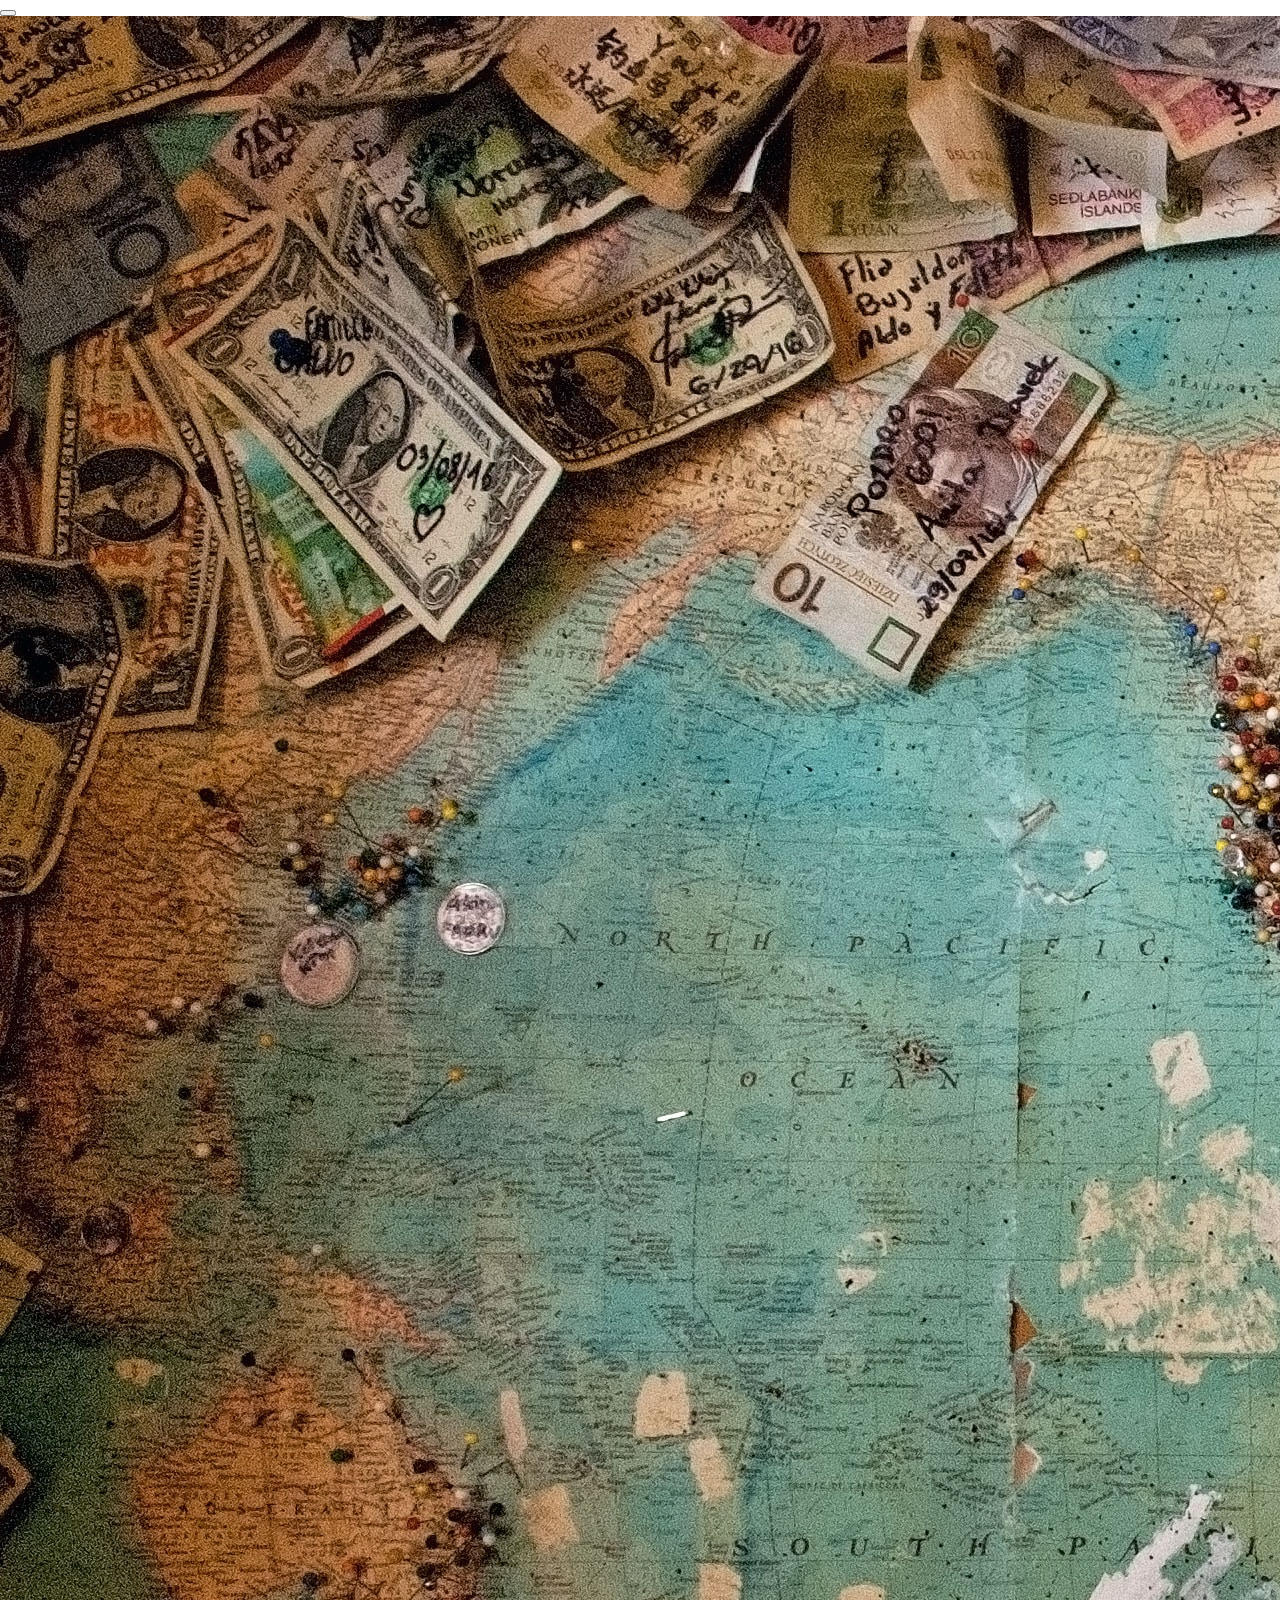
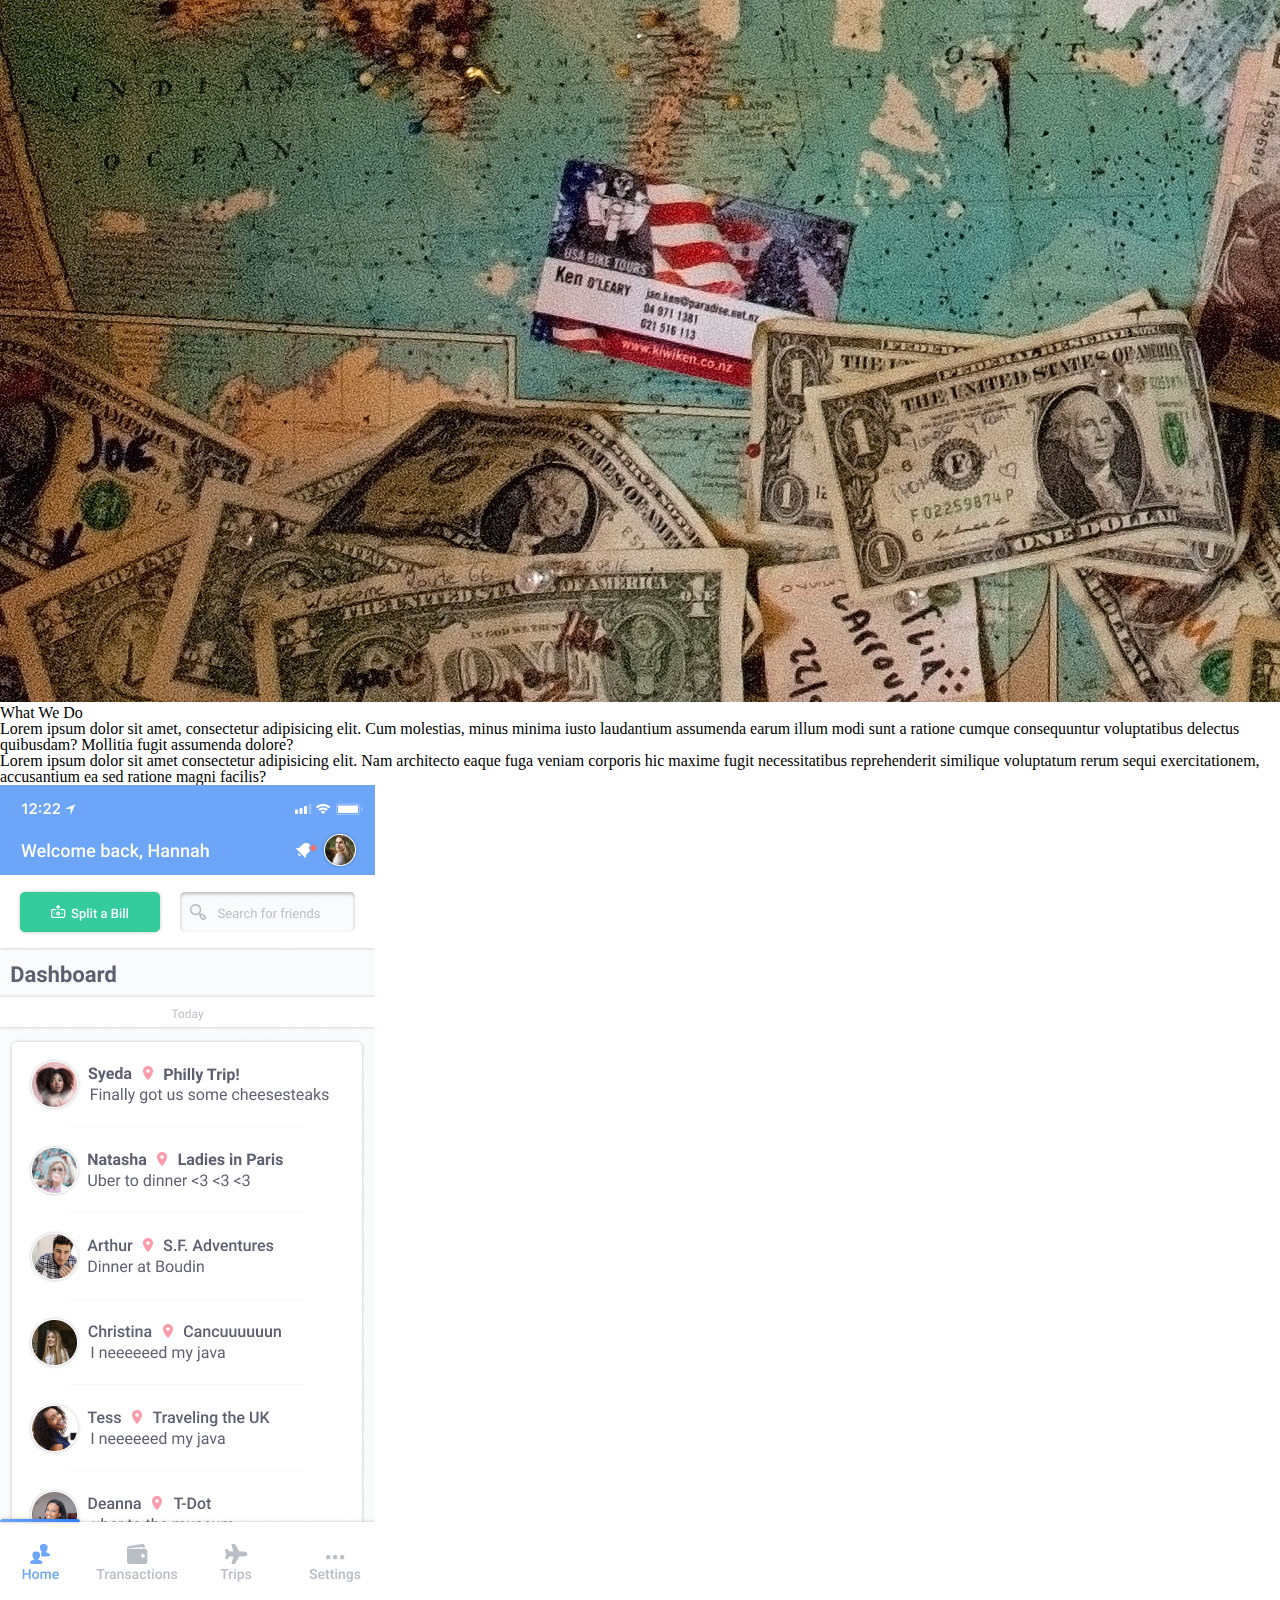
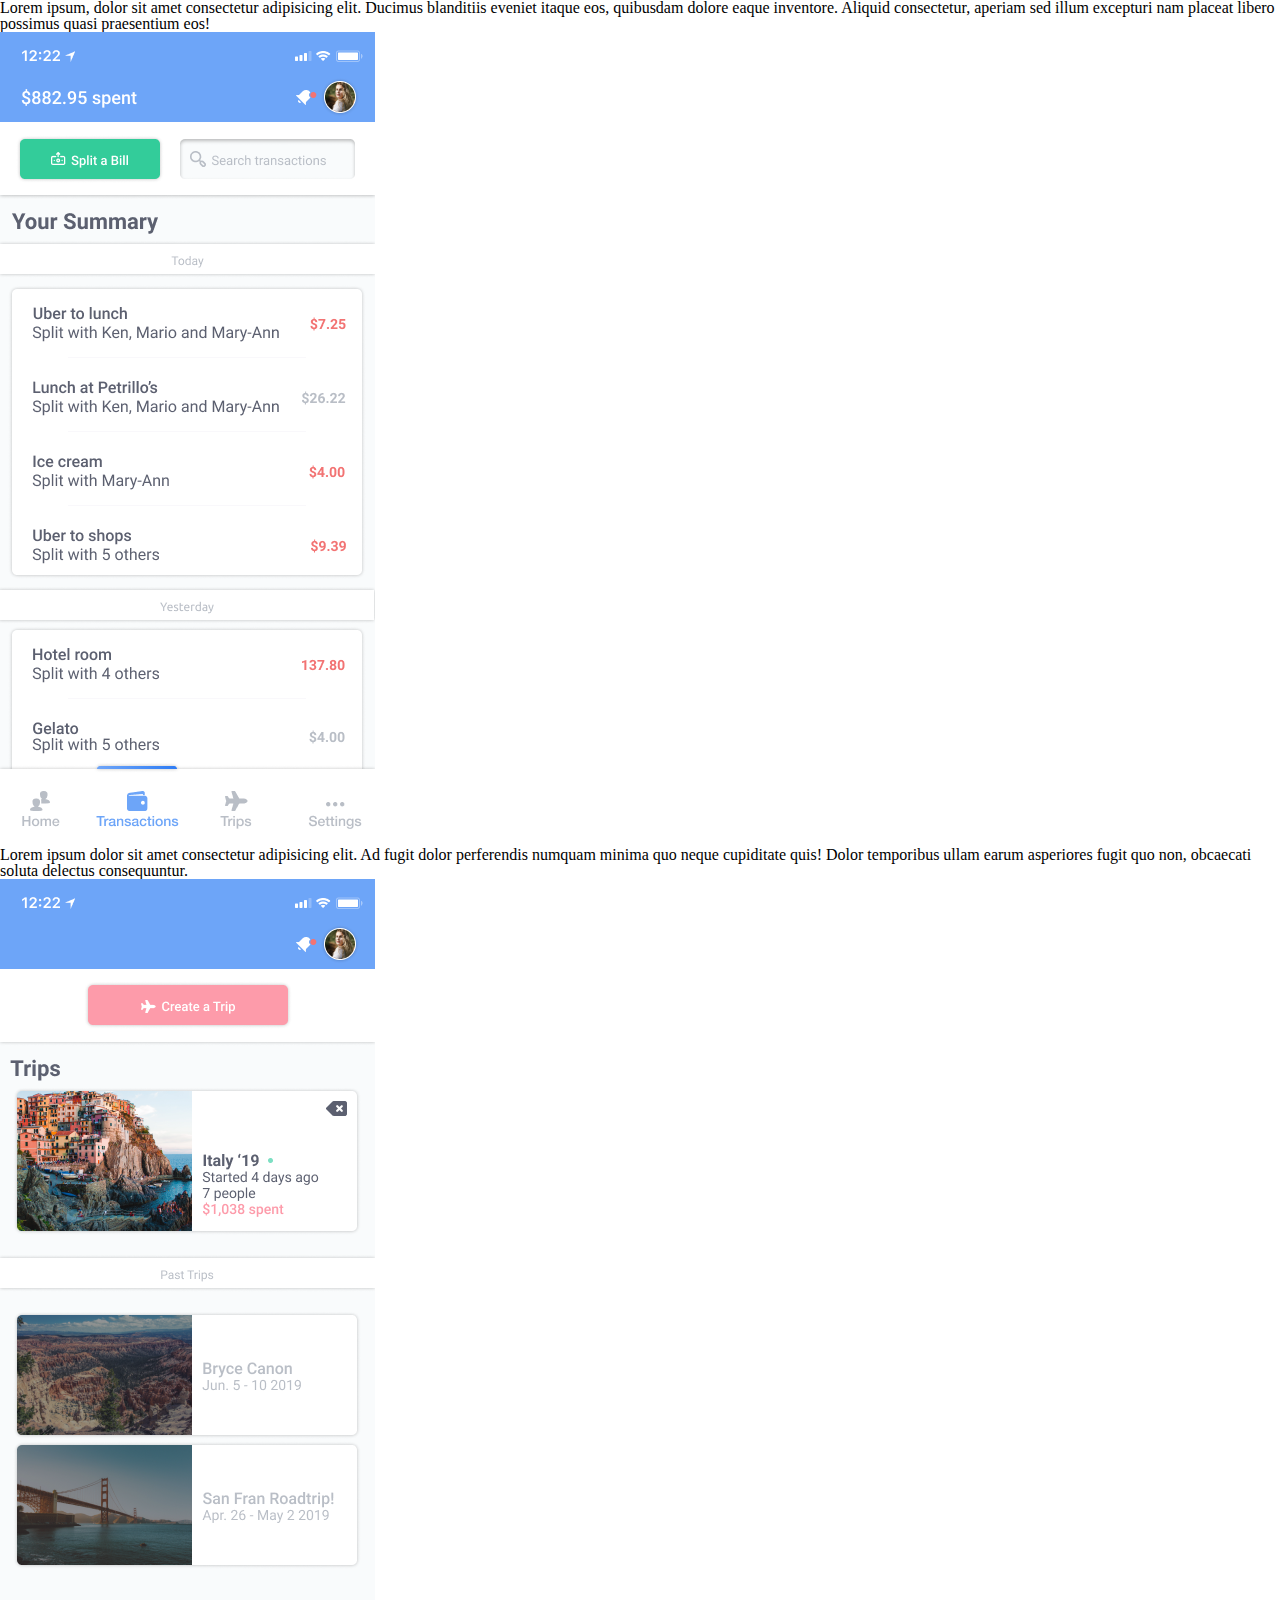
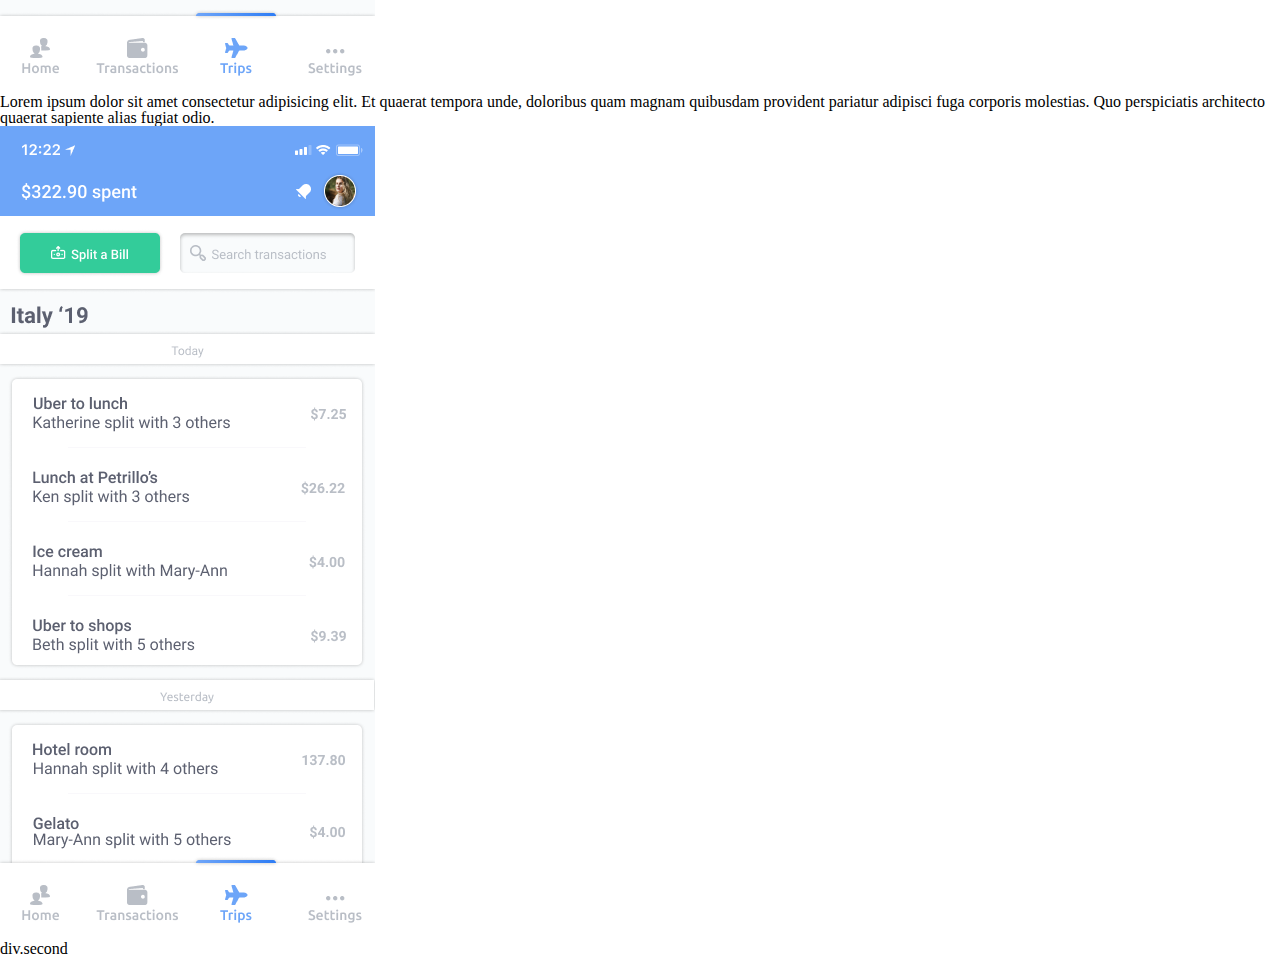
==== index.html @ 9b5680a1 "added images and basic html structure" ====
<!DOCTYPE html>
<html lang="en">
<head>
    <meta charset="UTF-8">
    <link href="css/index.css" rel="stylesheet">
    <link href="https://fonts.googleapis.com/css?family=Roboto&display=swap" rel="stylesheet">
    <meta name="viewport" content="width=device-width, initial-scale=1.0">
    <meta http-equiv="X-UA-Compatible" content="ie=edge">
    <title>Document</title>
</head>
<body>
    <header>
        <nav>
            <div class="logo">

            </div>

            <div class="links">
                <button>

                </button>
            </div>
        </nav>

    </header> 

    <section class="heroPic">
        <img src="img/heroImg.jpg" alt="A map with money">

    </section>

    <section class="heroDescription">
        <h1>
            What We Do
        </h1>
        <p>
            Lorem ipsum dolor sit amet, consectetur adipisicing elit. Cum molestias, minus minima iusto laudantium assumenda earum illum modi sunt a ratione cumque consequuntur voluptatibus delectus quibusdam? Mollitia fugit assumenda dolore?
        </p>

    </section>

    <section class="mainPics">
        <div class="topPics">
            <div class="dashboard">
                <div class="text">
                    Lorem ipsum dolor sit amet consectetur adipisicing elit. Nam architecto eaque fuga veniam corporis hic maxime fugit necessitatibus reprehenderit similique voluptatum rerum sequi exercitationem, accusantium ea sed ratione magni facilis?
                </div>

                <div class="imgContainer">
                    <img src="img/dashboard.png" alt="Picture of dashboard screen">
                </div>
            </div>

            <div class="userSummary">
                <div class="text">
                    Lorem ipsum, dolor sit amet consectetur adipisicing elit. Ducimus blanditiis eveniet itaque eos, quibusdam dolore eaque inventore. Aliquid consectetur, aperiam sed illum excepturi nam placeat libero possimus quasi praesentium eos!
                </div>
                <div class="imgContainer">
                    <img src="img/userSummary.png" alt="Picture of user summary screen">
                </div>
            </div>

        </div>

        <div class="bottomPics">

            <div class="mainTrips">

                <div class="text">
                    Lorem ipsum dolor sit amet consectetur adipisicing elit. Ad fugit dolor perferendis numquam minima quo neque cupiditate quis! Dolor temporibus ullam earum asperiores fugit quo non, obcaecati soluta delectus consequuntur.
                </div>

                <div class="imgContainer">
                    <img src="img/mainTrips.png" alt="Picture of main trips screen">
                </div>
            </div>

            <div class="tripSummary">
                <div class="text">
                    Lorem ipsum dolor sit amet consectetur adipisicing elit. Et quaerat tempora unde, doloribus quam magnam quibusdam provident pariatur adipisci fuga corporis molestias. Quo perspiciatis architecto quaerat sapiente alias fugiat odio.
                </div>

                <div class="imgContainer">
                    <img src="img/tripSummary.png" alt="Picture of trip summary screen">
                </div>
            </div>

        </div>

    </section>

    <section class="testimonials">
        <div class="first">

        </div>

        div.second
    </section>

    <footer>

    </footer>
</body>
</html>
---- css/index.css ----
/* http://meyerweb.com/eric/tools/css/reset/ 
   v2.0 | 20110126
   License: none (public domain)
*/
html,
body,
div,
span,
applet,
object,
iframe,
h1,
h2,
h3,
h4,
h5,
h6,
p,
blockquote,
pre,
a,
abbr,
acronym,
address,
big,
cite,
code,
del,
dfn,
em,
img,
ins,
kbd,
q,
s,
samp,
small,
strike,
strong,
sub,
sup,
tt,
var,
b,
u,
i,
center,
dl,
dt,
dd,
ol,
ul,
li,
fieldset,
form,
label,
legend,
table,
caption,
tbody,
tfoot,
thead,
tr,
th,
td,
article,
aside,
canvas,
details,
embed,
figure,
figcaption,
footer,
header,
hgroup,
menu,
nav,
output,
ruby,
section,
summary,
time,
mark,
audio,
video {
  margin: 0;
  padding: 0;
  border: 0;
  font-size: 100%;
  font: inherit;
  vertical-align: baseline;
}
/* HTML5 display-role reset for older browsers */
article,
aside,
details,
figcaption,
figure,
footer,
header,
hgroup,
menu,
nav,
section {
  display: block;
}
body {
  line-height: 1;
}
ol,
ul {
  list-style: none;
}
blockquote,
q {
  quotes: none;
}
blockquote:before,
blockquote:after,
q:before,
q:after {
  content: '';
  content: none;
}
table {
  border-collapse: collapse;
  border-spacing: 0;
}
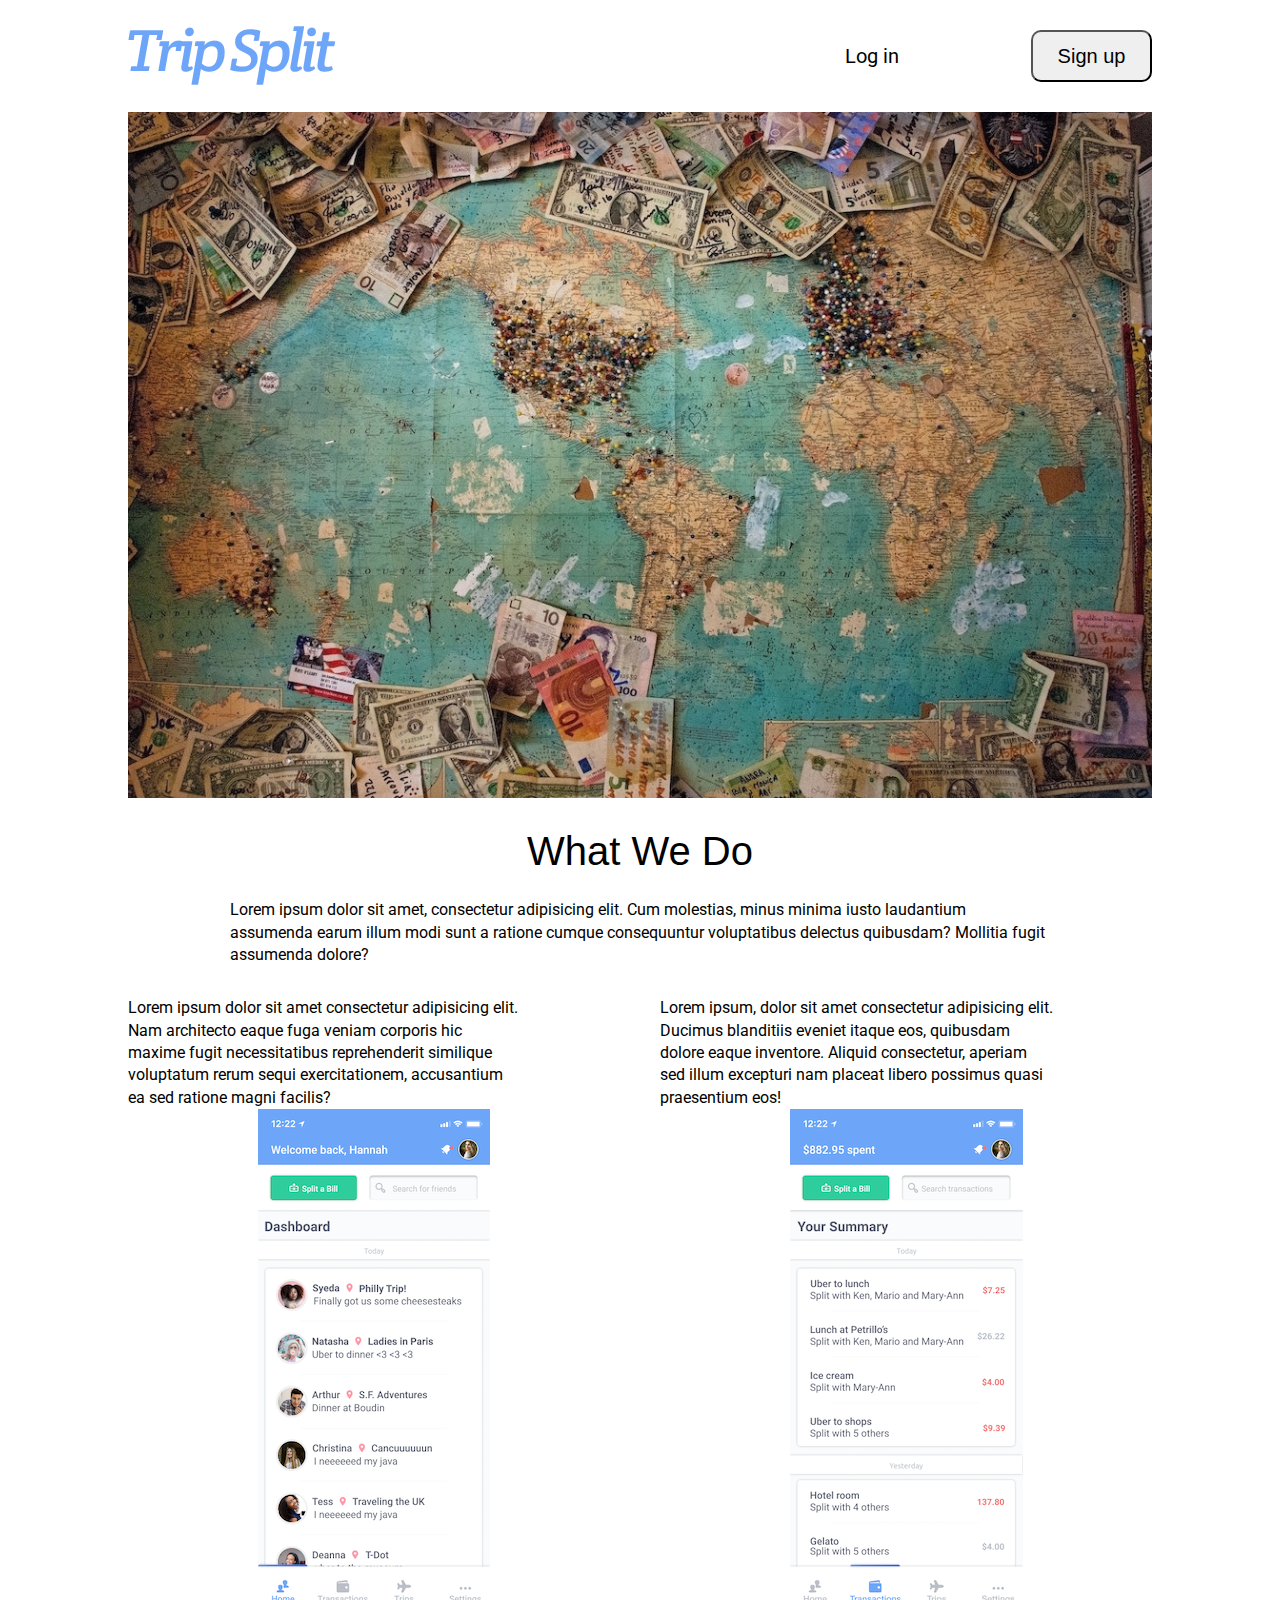
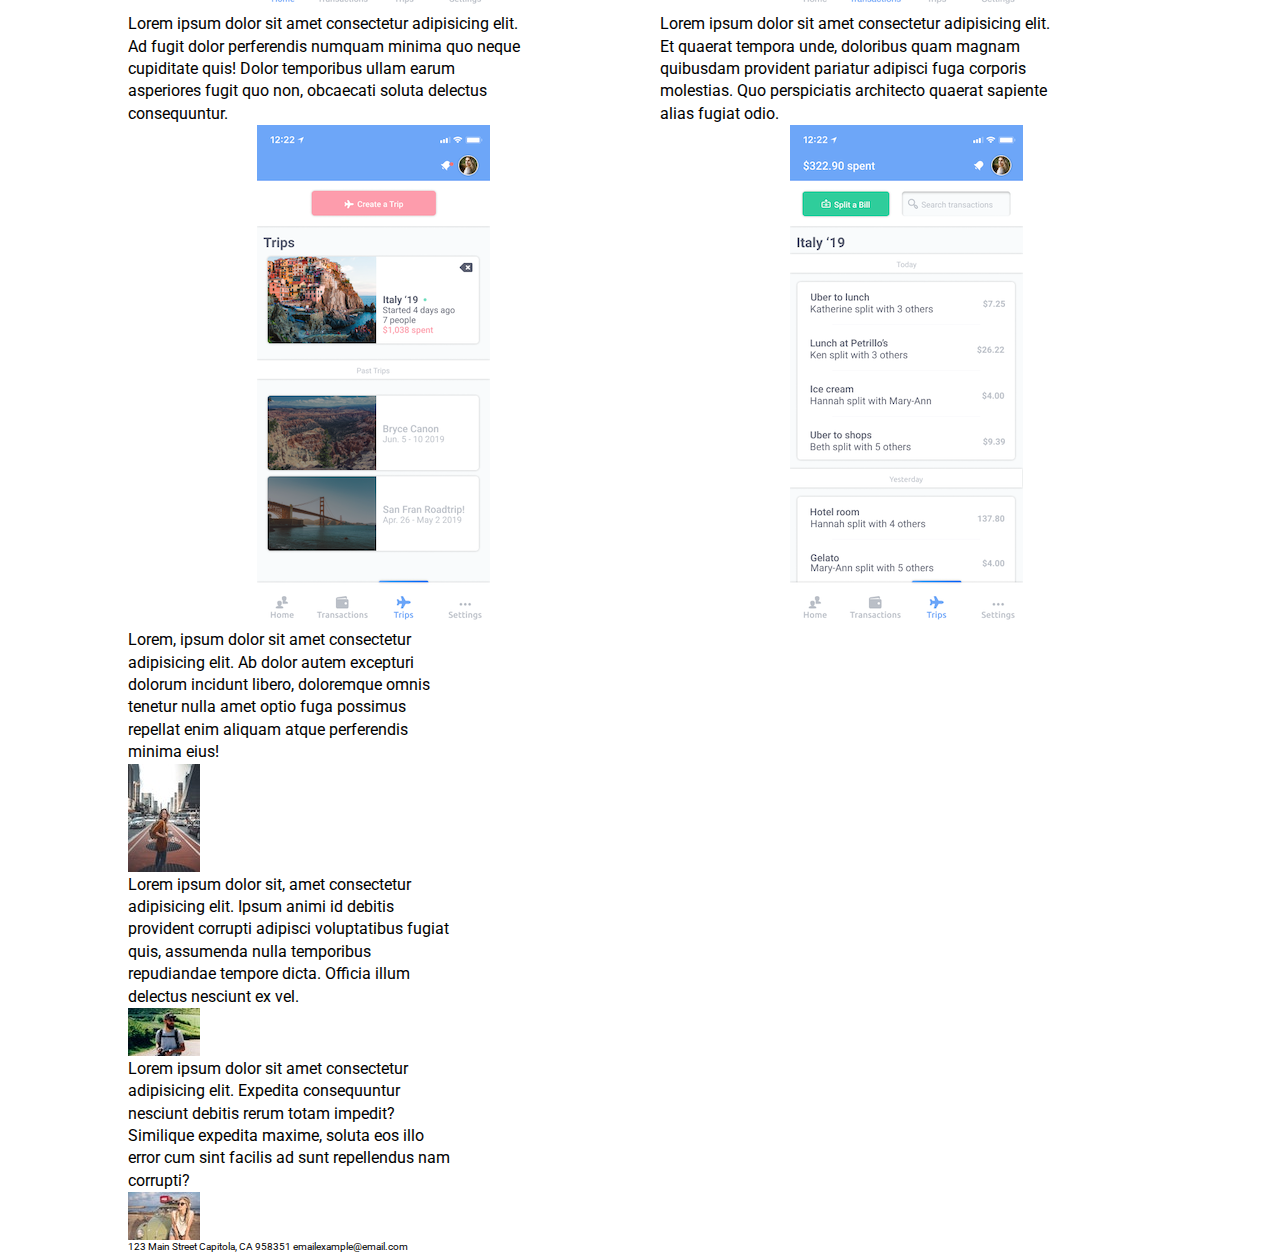
==== commit 3cdf4e96: "updated pic sizes will probably switch out main image though" ====
--- a/index.html
+++ b/index.html
@@ -9,41 +9,53 @@
     <title>Document</title>
 </head>
 <body>
+    <div class="container"> 
     <header>
         <nav>
             <div class="logo">
-
+                <img src="img/Trip Split.png" alt="Trip Split logo">
             </div>
 
             <div class="links">
+                
+                <div class="logContainer">
+                    <a href="#">Log in</a>
+                </div>
+
                 <button>
-
+                    <a href="#">Sign up</a>
                 </button>
             </div>
         </nav>
 
     </header> 
 
-    <section class="heroPic">
+
+    <section class="hero">
+
         <img src="img/heroImg.jpg" alt="A map with money">
+  
+        <section class="heroDescription">
+            <h1>
+                What We Do
+            </h1>
 
+            <p>
+                Lorem ipsum dolor sit amet, consectetur adipisicing elit. Cum molestias, minus minima iusto laudantium assumenda earum illum modi sunt a ratione cumque consequuntur voluptatibus delectus quibusdam? Mollitia fugit assumenda dolore?
+            </p>
+
+        </section>
     </section>
 
-    <section class="heroDescription">
-        <h1>
-            What We Do
-        </h1>
-        <p>
-            Lorem ipsum dolor sit amet, consectetur adipisicing elit. Cum molestias, minus minima iusto laudantium assumenda earum illum modi sunt a ratione cumque consequuntur voluptatibus delectus quibusdam? Mollitia fugit assumenda dolore?
-        </p>
-
-    </section>
+    
 
     <section class="mainPics">
         <div class="topPics">
             <div class="dashboard">
                 <div class="text">
-                    Lorem ipsum dolor sit amet consectetur adipisicing elit. Nam architecto eaque fuga veniam corporis hic maxime fugit necessitatibus reprehenderit similique voluptatum rerum sequi exercitationem, accusantium ea sed ratione magni facilis?
+                    <p>
+                        Lorem ipsum dolor sit amet consectetur adipisicing elit. Nam architecto eaque fuga veniam corporis hic maxime fugit necessitatibus reprehenderit similique voluptatum rerum sequi exercitationem, accusantium ea sed ratione magni facilis?
+                    </p>
                 </div>
 
                 <div class="imgContainer">
@@ -53,8 +65,11 @@
 
             <div class="userSummary">
                 <div class="text">
-                    Lorem ipsum, dolor sit amet consectetur adipisicing elit. Ducimus blanditiis eveniet itaque eos, quibusdam dolore eaque inventore. Aliquid consectetur, aperiam sed illum excepturi nam placeat libero possimus quasi praesentium eos!
+                    <p>
+                        Lorem ipsum, dolor sit amet consectetur adipisicing elit. Ducimus blanditiis eveniet itaque eos, quibusdam dolore eaque inventore. Aliquid consectetur, aperiam sed illum excepturi nam placeat libero possimus quasi praesentium eos!
+                    <p>
                 </div>
+
                 <div class="imgContainer">
                     <img src="img/userSummary.png" alt="Picture of user summary screen">
                 </div>
@@ -65,9 +80,10 @@
         <div class="bottomPics">
 
             <div class="mainTrips">
-
                 <div class="text">
-                    Lorem ipsum dolor sit amet consectetur adipisicing elit. Ad fugit dolor perferendis numquam minima quo neque cupiditate quis! Dolor temporibus ullam earum asperiores fugit quo non, obcaecati soluta delectus consequuntur.
+                    <p>
+                        Lorem ipsum dolor sit amet consectetur adipisicing elit. Ad fugit dolor perferendis numquam minima quo neque cupiditate quis! Dolor temporibus ullam earum asperiores fugit quo non, obcaecati soluta delectus consequuntur.
+                    </p>
                 </div>
 
                 <div class="imgContainer">
@@ -77,7 +93,9 @@
 
             <div class="tripSummary">
                 <div class="text">
-                    Lorem ipsum dolor sit amet consectetur adipisicing elit. Et quaerat tempora unde, doloribus quam magnam quibusdam provident pariatur adipisci fuga corporis molestias. Quo perspiciatis architecto quaerat sapiente alias fugiat odio.
+                    <p>
+                        Lorem ipsum dolor sit amet consectetur adipisicing elit. Et quaerat tempora unde, doloribus quam magnam quibusdam provident pariatur adipisci fuga corporis molestias. Quo perspiciatis architecto quaerat sapiente alias fugiat odio.
+                    </p>
                 </div>
 
                 <div class="imgContainer">
@@ -91,14 +109,27 @@
 
     <section class="testimonials">
         <div class="first">
-
+            <p>Lorem, ipsum dolor sit amet consectetur adipisicing elit. Ab dolor autem excepturi dolorum incidunt libero, doloremque omnis tenetur nulla amet optio fuga possimus repellat enim aliquam atque perferendis minima eius!</p>
+            <img src="img/person1.jpg" alt="Testimonal Pic 1">
         </div>
 
-        div.second
+        <div class="second">
+            <p>Lorem ipsum dolor sit, amet consectetur adipisicing elit. Ipsum animi id debitis provident corrupti adipisci voluptatibus fugiat quis, assumenda nulla temporibus repudiandae tempore dicta. Officia illum delectus nesciunt ex vel.</p>
+            <img src="img/person2.jpg" alt="Tesimonial Pic 2">
+        </div>
+
+        <div class="third">
+            <p>Lorem ipsum dolor sit amet consectetur adipisicing elit. Expedita consequuntur nesciunt debitis rerum totam impedit? Similique expedita maxime, soluta eos illo error cum sint facilis ad sunt repellendus nam corrupti?</p>
+            <img src="img/person3.jpg" alt="Testimonial Pic 3">
+        </div>
     </section>
 
     <footer>
-
+        <div class="address">
+            123 Main Street Capitola, CA 958351
+            emailexample@email.com
+        </div>
     </footer>
+    </div>
 </body>
 </html>--- a/css/index.css
+++ b/css/index.css
@@ -126,3 +126,109 @@
   border-collapse: collapse;
   border-spacing: 0;
 }
+* {
+  box-sizing: border-box;
+}
+html {
+  font-size: 62.5%;
+}
+html,
+body {
+  font-family: 'Roboto', sans-serif;
+}
+h1,
+h2,
+h3,
+h4,
+h5 {
+  font-family: 'Russo One', sans-serif;
+}
+h1 {
+  font-size: 4rem;
+}
+h2 {
+  font-size: 3.2rem;
+}
+h3 {
+  font-size: 2.8rem;
+}
+p {
+  font-size: 1.6rem;
+  line-height: 1.4;
+}
+.container {
+  display: flex;
+  justify-content: center;
+  flex-direction: column;
+  width: 80%;
+  margin: 0 auto;
+}
+nav {
+  flex-direction: row;
+  display: flex;
+  justify-content: space-between;
+  padding: 2.5% 0;
+}
+nav .links {
+  align-items: center;
+  width: 30%;
+  display: flex;
+  justify-content: space-between;
+}
+nav .links a {
+  font-size: 2rem;
+  color: black;
+  text-decoration: none;
+}
+nav .links button {
+  border-color: black;
+  border-radius: 10px;
+  padding: 4% 8%;
+}
+.hero img {
+  width: 100%;
+}
+.hero .heroDescription {
+  align-items: center;
+  display: flex;
+  flex-direction: column;
+  padding: 3% 10%;
+}
+.hero .heroDescription h1 {
+  padding-bottom: 3.5%;
+}
+.mainPics .topPics,
+.mainPics .bottomPics {
+  display: flex;
+  justify-content: space-between;
+}
+.mainPics .dashboard,
+.mainPics .userSummary,
+.mainPics .mainTrips,
+.mainPics .tripSummary {
+  width: 48%;
+  display: flex;
+  flex-direction: column;
+}
+.mainPics .dashboard .text,
+.mainPics .userSummary .text,
+.mainPics .mainTrips .text,
+.mainPics .tripSummary .text {
+  display: flex;
+  justify-content: center;
+  width: 80%;
+}
+.mainPics .dashboard .text p,
+.mainPics .userSummary .text p,
+.mainPics .mainTrips .text p,
+.mainPics .tripSummary .text p {
+  display: flex;
+  justify-content: center;
+}
+.mainPics .imgContainer {
+  display: flex;
+  justify-content: center;
+}
+.testimonials p {
+  width: 32%;
+}
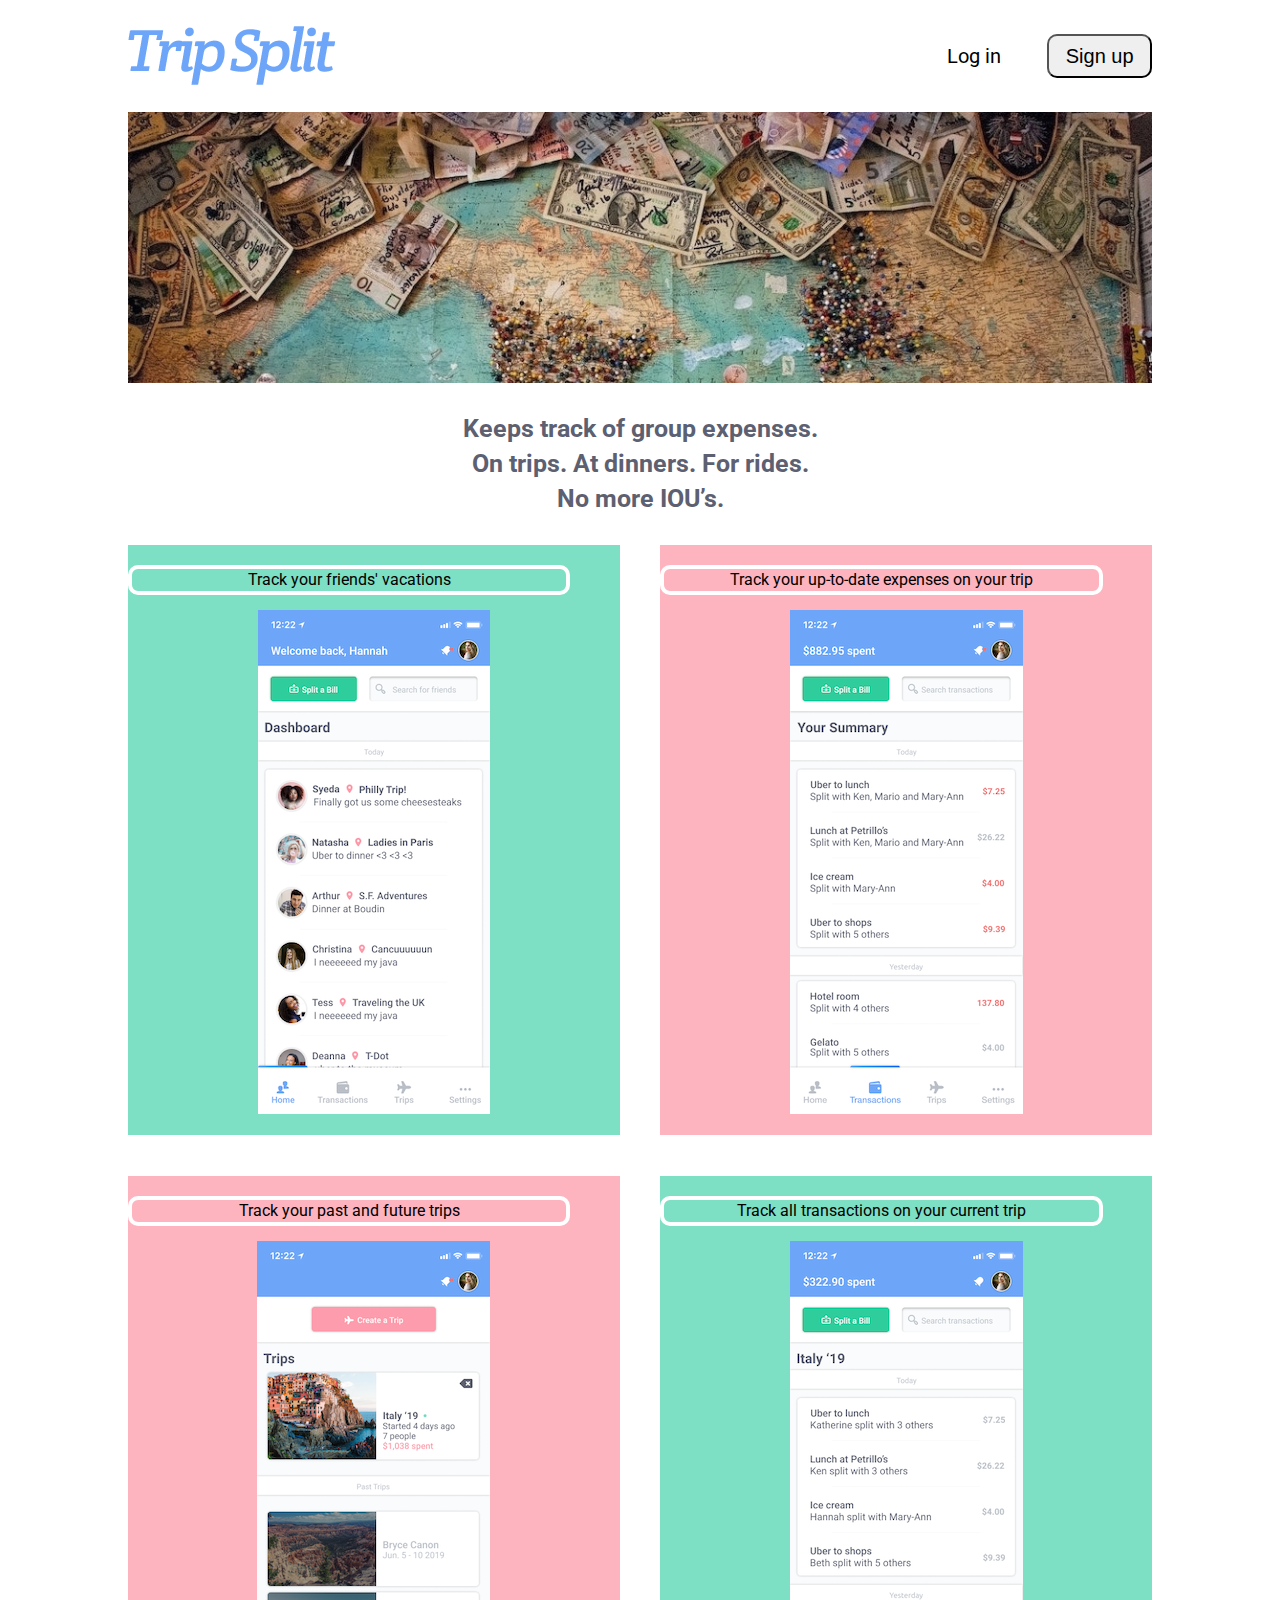
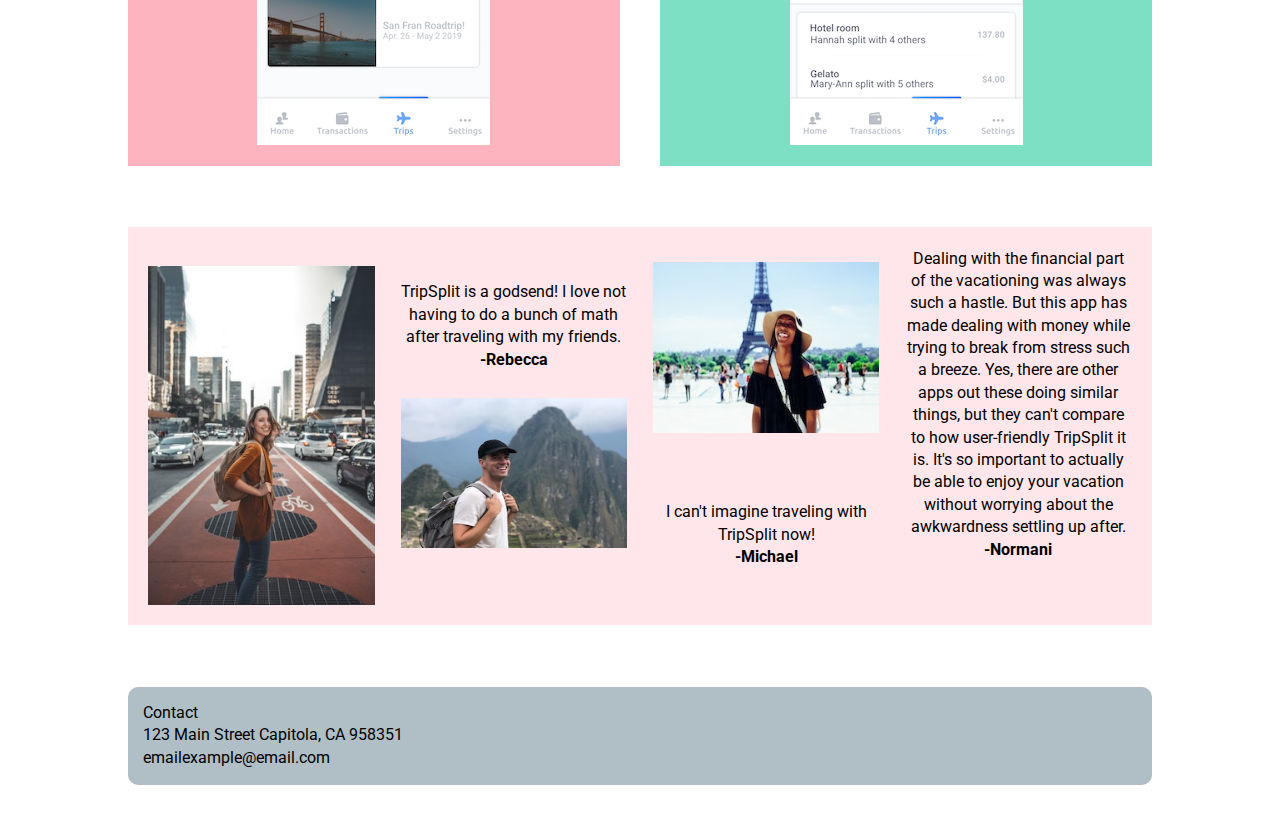
==== commit 075aed6e: "almost done with landing page" ====
--- a/index.html
+++ b/index.html
@@ -33,18 +33,16 @@
 
     <section class="hero">
 
-        <img src="img/heroImg.jpg" alt="A map with money">
-  
-        <section class="heroDescription">
-            <h1>
-                What We Do
-            </h1>
+        <div class="heroImgs">
+            <img id="map" src="img/heroImg.jpg" alt="A map with money">
+        </div>
 
+        <div class="heroText">
             <p>
-                Lorem ipsum dolor sit amet, consectetur adipisicing elit. Cum molestias, minus minima iusto laudantium assumenda earum illum modi sunt a ratione cumque consequuntur voluptatibus delectus quibusdam? Mollitia fugit assumenda dolore?
+                    Keeps track of group expenses. <br> On trips. At dinners. For rides. <br> No more IOU’s.
             </p>
+        </div>
 
-        </section>
     </section>
 
     
@@ -54,7 +52,7 @@
             <div class="dashboard">
                 <div class="text">
                     <p>
-                        Lorem ipsum dolor sit amet consectetur adipisicing elit. Nam architecto eaque fuga veniam corporis hic maxime fugit necessitatibus reprehenderit similique voluptatum rerum sequi exercitationem, accusantium ea sed ratione magni facilis?
+                        Track your friends' vacations
                     </p>
                 </div>
 
@@ -66,7 +64,7 @@
             <div class="userSummary">
                 <div class="text">
                     <p>
-                        Lorem ipsum, dolor sit amet consectetur adipisicing elit. Ducimus blanditiis eveniet itaque eos, quibusdam dolore eaque inventore. Aliquid consectetur, aperiam sed illum excepturi nam placeat libero possimus quasi praesentium eos!
+                        Track your up-to-date expenses on your trip
                     <p>
                 </div>
 
@@ -82,7 +80,7 @@
             <div class="mainTrips">
                 <div class="text">
                     <p>
-                        Lorem ipsum dolor sit amet consectetur adipisicing elit. Ad fugit dolor perferendis numquam minima quo neque cupiditate quis! Dolor temporibus ullam earum asperiores fugit quo non, obcaecati soluta delectus consequuntur.
+                        Track your past and future trips
                     </p>
                 </div>
 
@@ -94,7 +92,7 @@
             <div class="tripSummary">
                 <div class="text">
                     <p>
-                        Lorem ipsum dolor sit amet consectetur adipisicing elit. Et quaerat tempora unde, doloribus quam magnam quibusdam provident pariatur adipisci fuga corporis molestias. Quo perspiciatis architecto quaerat sapiente alias fugiat odio.
+                        Track all transactions on your current trip
                     </p>
                 </div>
 
@@ -108,26 +106,48 @@
     </section>
 
     <section class="testimonials">
-        <div class="first">
-            <p>Lorem, ipsum dolor sit amet consectetur adipisicing elit. Ab dolor autem excepturi dolorum incidunt libero, doloremque omnis tenetur nulla amet optio fuga possimus repellat enim aliquam atque perferendis minima eius!</p>
-            <img src="img/person1.jpg" alt="Testimonal Pic 1">
+
+        <div class="firstCol">
+            <div class="testImg">
+                <img src="img/person1.jpg" alt="Testimonal Pic 1">
+            </div>
         </div>
 
-        <div class="second">
-            <p>Lorem ipsum dolor sit, amet consectetur adipisicing elit. Ipsum animi id debitis provident corrupti adipisci voluptatibus fugiat quis, assumenda nulla temporibus repudiandae tempore dicta. Officia illum delectus nesciunt ex vel.</p>
-            <img src="img/person2.jpg" alt="Tesimonial Pic 2">
+        <div class="secondCol">
+            <div class="speech-bubble">
+                <p>TripSplit is a godsend! I love not having to do a bunch of math after traveling with my friends.</p>
+                <p class="strong">-Rebecca</p>
+            </div>
+
+            <div class="testImg">
+                <img src="img/person2.jpg" alt="Tesimonial Pic 2">
+            </div>
         </div>
 
-        <div class="third">
-            <p>Lorem ipsum dolor sit amet consectetur adipisicing elit. Expedita consequuntur nesciunt debitis rerum totam impedit? Similique expedita maxime, soluta eos illo error cum sint facilis ad sunt repellendus nam corrupti?</p>
-            <img src="img/person3.jpg" alt="Testimonial Pic 3">
+        <div class="thirdCol">
+            <div class="speech-bubble">
+                <p>I can't imagine traveling with TripSplit now!</p>
+                <p class="strong">-Michael</p>
+            </div>
+
+            <div class="testImg">
+                <img src="img/person3.jpg" alt="Testimonial Pic 3">
+            </div>
+        </div>
+
+        <div class="fourthCol">
+            <div class="speech-bubble">
+                <p>Dealing with the financial part of the vacationing was always such a hastle. But this app has made dealing with money while trying to break from stress such a breeze. Yes, there are other apps out these doing similar things, but they can't compare to how user-friendly TripSplit it is. It's so important to actually be able to enjoy your vacation without worrying about the awkwardness settling up after.</p>
+                <p class="strong">-Normani</p>
+            </div>
         </div>
     </section>
 
     <footer>
         <div class="address">
-            123 Main Street Capitola, CA 958351
-            emailexample@email.com
+            <p>Contact</p>
+            <p>123 Main Street Capitola, CA 958351</p>
+            <p>emailexample@email.com</p>
         </div>
     </footer>
     </div>
--- a/css/index.css
+++ b/css/index.css
@@ -171,7 +171,7 @@
 }
 nav .links {
   align-items: center;
-  width: 30%;
+  width: 20%;
   display: flex;
   justify-content: space-between;
 }
@@ -185,50 +185,159 @@
   border-radius: 10px;
   padding: 4% 8%;
 }
-.hero img {
+footer {
+  margin: 3% 0;
+  padding: 1.5%;
+  background: #B0BEC6;
+  border-radius: 10px;
+}
+.hero {
+  align-items: center;
+  display: flex;
+  flex-direction: column;
+}
+.hero .heroImgs {
+  display: flex;
+  flex-direction: row-reverse;
+}
+.hero .heroImgs #map {
   width: 100%;
 }
-.hero .heroDescription {
-  align-items: center;
-  display: flex;
-  flex-direction: column;
-  padding: 3% 10%;
-}
-.hero .heroDescription h1 {
-  padding-bottom: 3.5%;
+.hero .heroText p {
+  width: 100%;
+  text-align: center;
+  font-size: 2.5rem;
+  font-weight: bold;
+  padding: 8% 0;
+  color: #5C6070;
+}
+.mainPics .topPics {
+  margin-bottom: 4%;
 }
 .mainPics .topPics,
 .mainPics .bottomPics {
   display: flex;
   justify-content: space-between;
 }
-.mainPics .dashboard,
-.mainPics .userSummary,
-.mainPics .mainTrips,
-.mainPics .tripSummary {
+.mainPics .topPics .dashboard,
+.mainPics .bottomPics .dashboard,
+.mainPics .topPics .userSummary,
+.mainPics .bottomPics .userSummary,
+.mainPics .topPics .mainTrips,
+.mainPics .bottomPics .mainTrips,
+.mainPics .topPics .tripSummary,
+.mainPics .bottomPics .tripSummary {
   width: 48%;
   display: flex;
   flex-direction: column;
-}
-.mainPics .dashboard .text,
-.mainPics .userSummary .text,
-.mainPics .mainTrips .text,
-.mainPics .tripSummary .text {
+  padding: 2% 0;
+}
+.mainPics .topPics .dashboard .text,
+.mainPics .bottomPics .dashboard .text,
+.mainPics .topPics .userSummary .text,
+.mainPics .bottomPics .userSummary .text,
+.mainPics .topPics .mainTrips .text,
+.mainPics .bottomPics .mainTrips .text,
+.mainPics .topPics .tripSummary .text,
+.mainPics .bottomPics .tripSummary .text {
+  width: 90%;
+  border: 4px solid white;
+  border-radius: 10px;
+}
+.mainPics .topPics .dashboard .text p,
+.mainPics .bottomPics .dashboard .text p,
+.mainPics .topPics .userSummary .text p,
+.mainPics .bottomPics .userSummary .text p,
+.mainPics .topPics .mainTrips .text p,
+.mainPics .bottomPics .mainTrips .text p,
+.mainPics .topPics .tripSummary .text p,
+.mainPics .bottomPics .tripSummary .text p {
+  text-align: center;
+}
+.mainPics .topPics .dashboard .imgContainer,
+.mainPics .bottomPics .dashboard .imgContainer,
+.mainPics .topPics .userSummary .imgContainer,
+.mainPics .bottomPics .userSummary .imgContainer,
+.mainPics .topPics .mainTrips .imgContainer,
+.mainPics .bottomPics .mainTrips .imgContainer,
+.mainPics .topPics .tripSummary .imgContainer,
+.mainPics .bottomPics .tripSummary .imgContainer {
   display: flex;
   justify-content: center;
-  width: 80%;
-}
-.mainPics .dashboard .text p,
-.mainPics .userSummary .text p,
-.mainPics .mainTrips .text p,
-.mainPics .tripSummary .text p {
+  padding-top: 3%;
+}
+.mainPics .topPics .dashboard,
+.mainPics .bottomPics .dashboard,
+.mainPics .topPics .tripSummary,
+.mainPics .bottomPics .tripSummary {
+  background: #7DDFC3;
+}
+.mainPics .topPics .userSummary,
+.mainPics .bottomPics .userSummary,
+.mainPics .topPics .mainTrips,
+.mainPics .bottomPics .mainTrips {
+  background: #FDB4BF;
+}
+.testimonials {
+  margin-top: 6%;
+  margin-bottom: 3%;
+  display: flex;
+  justify-content: space-between;
+  background: #FFE6EA;
+  padding: 2%;
+}
+.testimonials P {
+  text-align: center;
+}
+.testimonials .speech-bubble {
+  border-color: #F9FBFC;
+}
+.testimonials .strong {
+  font-weight: bold;
+}
+.testimonials .firstCol {
+  width: 23%;
+  display: flex;
+  flex-direction: column;
+  align-items: center;
+}
+.testimonials .firstCol img {
+  padding-top: 8%;
+}
+.testimonials .secondCol {
+  width: 23%;
+  display: flex;
+  flex-direction: column;
+  align-content: space-between;
+}
+.testimonials .secondCol .speech-bubble,
+.testimonials .secondCol .testImg {
+  height: 42%;
+}
+.testimonials .secondCol .speech-bubble {
+  padding-top: 15%;
+}
+.testimonials .thirdCol {
+  display: flex;
+  flex-direction: column-reverse;
+  width: 23%;
+}
+.testimonials .thirdCol .speech-bubble,
+.testimonials .thirdCol .testImg {
+  height: 48%;
+}
+.testimonials .thirdCol .speech-bubble {
+  padding-top: 30%;
+}
+.testimonials .fourthCol {
+  width: 23%;
+  display: flex;
+  flex-direction: column;
+}
+.testimonials .testImg {
   display: flex;
   justify-content: center;
 }
-.mainPics .imgContainer {
-  display: flex;
-  justify-content: center;
-}
-.testimonials p {
-  width: 32%;
-}
+.testimonials .testImg img {
+  width: 100%;
+}
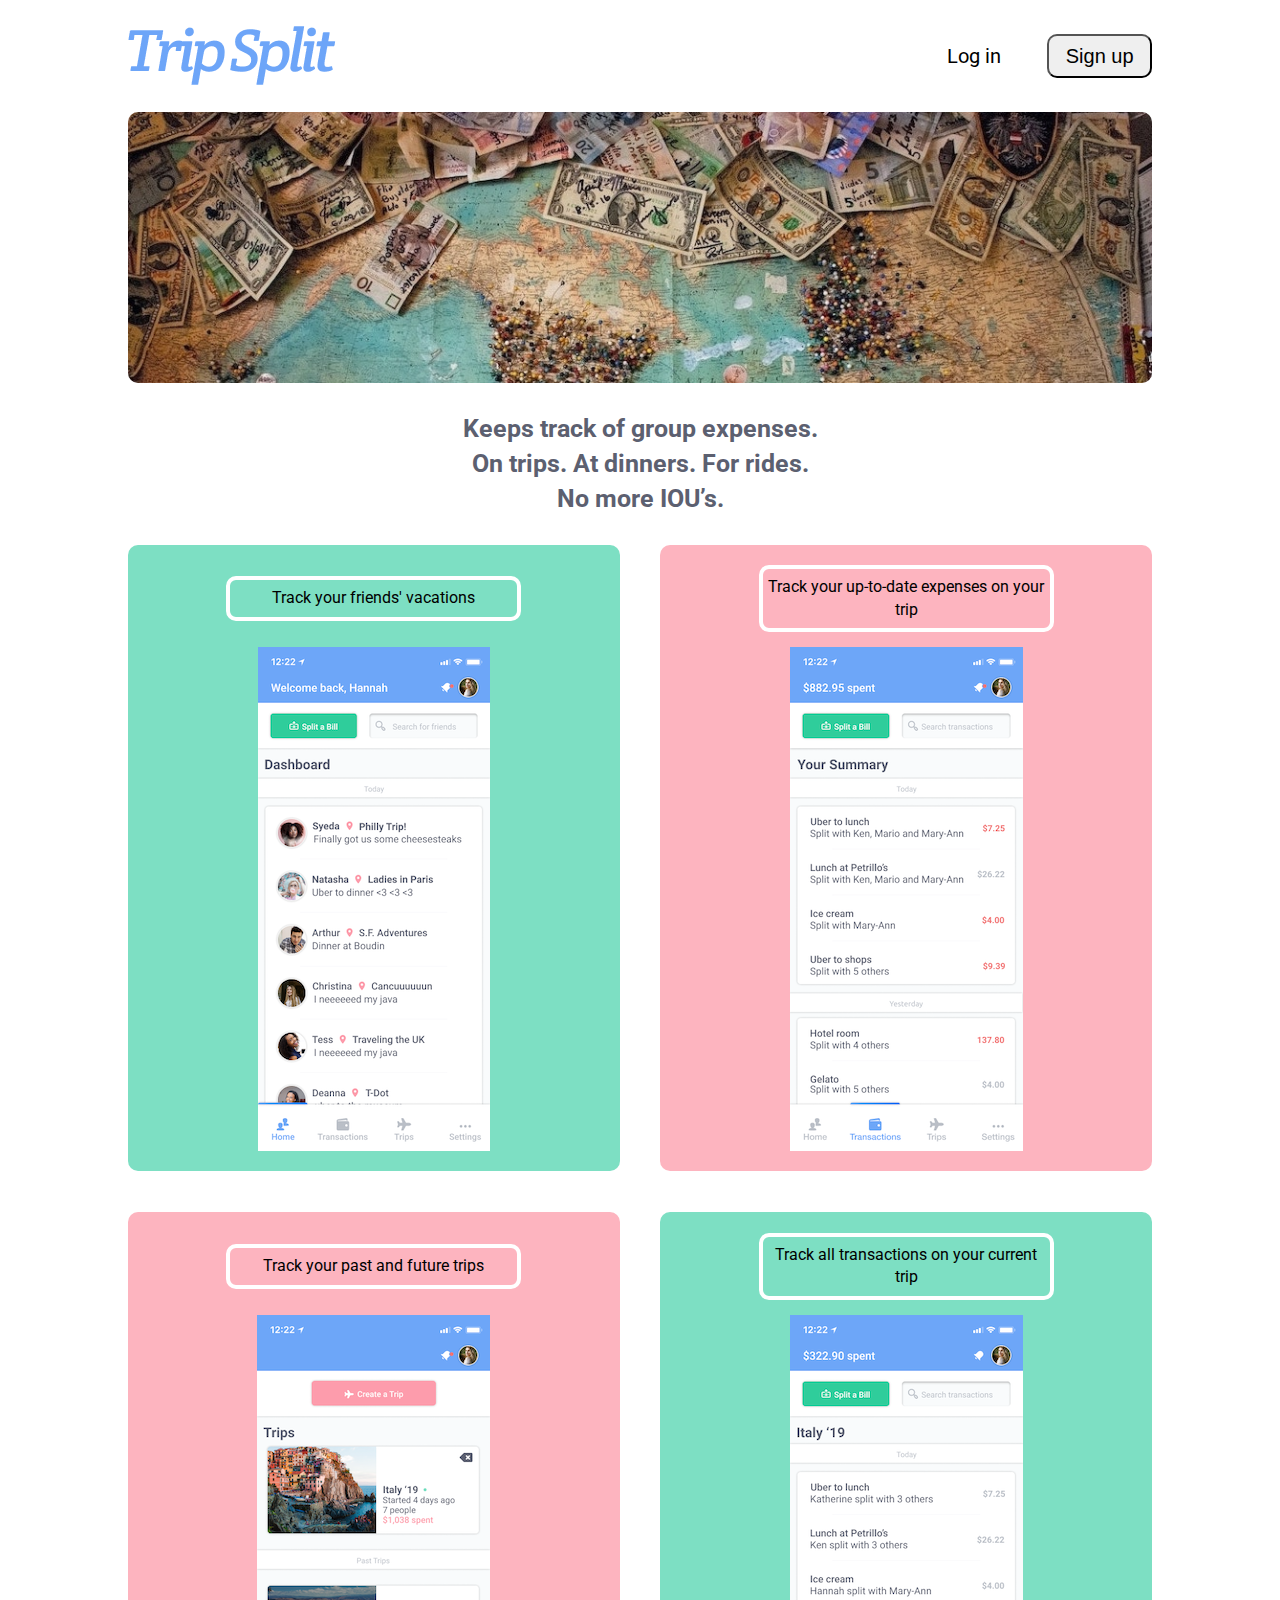
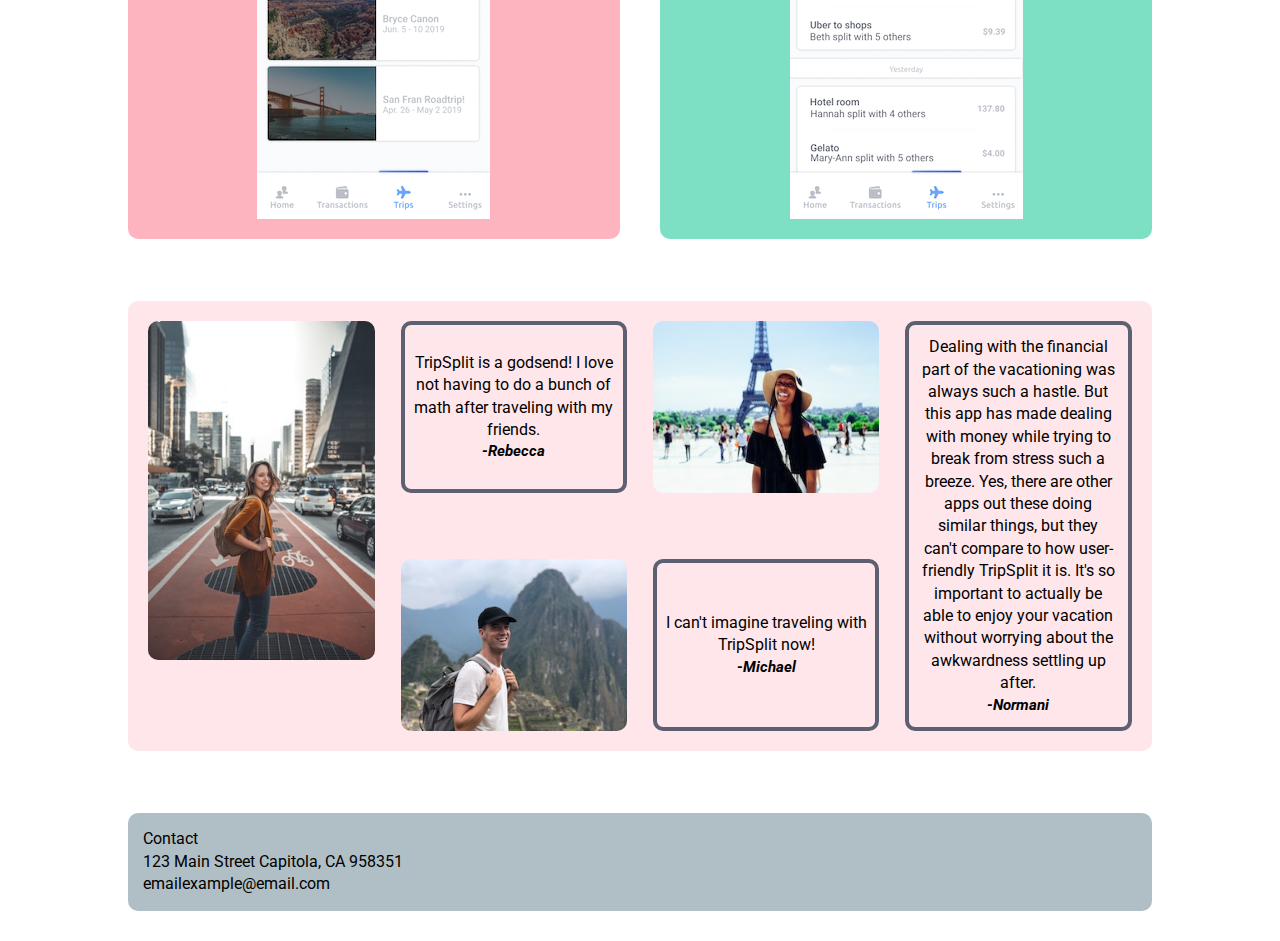
==== commit 52d0cc3f: "MVP for landing page" ====
--- a/index.html
+++ b/index.html
@@ -65,7 +65,7 @@
                 <div class="text">
                     <p>
                         Track your up-to-date expenses on your trip
-                    <p>
+                    </p>
                 </div>
 
                 <div class="imgContainer">
--- a/css/index.css
+++ b/css/index.css
@@ -202,6 +202,7 @@
 }
 .hero .heroImgs #map {
   width: 100%;
+  border-radius: 10px;
 }
 .hero .heroText p {
   width: 100%;
@@ -231,6 +232,7 @@
   display: flex;
   flex-direction: column;
   padding: 2% 0;
+  border-radius: 10px;
 }
 .mainPics .topPics .dashboard .text,
 .mainPics .bottomPics .dashboard .text,
@@ -240,7 +242,8 @@
 .mainPics .bottomPics .mainTrips .text,
 .mainPics .topPics .tripSummary .text,
 .mainPics .bottomPics .tripSummary .text {
-  width: 90%;
+  margin: auto;
+  width: 60%;
   border: 4px solid white;
   border-radius: 10px;
 }
@@ -253,6 +256,7 @@
 .mainPics .topPics .tripSummary .text p,
 .mainPics .bottomPics .tripSummary .text p {
   text-align: center;
+  padding: 2.5% 0;
 }
 .mainPics .topPics .dashboard .imgContainer,
 .mainPics .bottomPics .dashboard .imgContainer,
@@ -285,59 +289,57 @@
   justify-content: space-between;
   background: #FFE6EA;
   padding: 2%;
-}
-.testimonials P {
+  border-radius: 10px;
+}
+.testimonials .speech-bubble {
+  border: 4px solid #5C6070;
+  border-radius: 10px;
+}
+.testimonials .speech-bubble P {
   text-align: center;
-}
-.testimonials .speech-bubble {
-  border-color: #F9FBFC;
-}
-.testimonials .strong {
-  font-weight: bold;
-}
-.testimonials .firstCol {
-  width: 23%;
-  display: flex;
-  flex-direction: column;
-  align-items: center;
-}
-.testimonials .firstCol img {
-  padding-top: 8%;
-}
-.testimonials .secondCol {
-  width: 23%;
-  display: flex;
-  flex-direction: column;
-  align-content: space-between;
-}
-.testimonials .secondCol .speech-bubble,
-.testimonials .secondCol .testImg {
-  height: 42%;
-}
-.testimonials .secondCol .speech-bubble {
-  padding-top: 15%;
-}
-.testimonials .thirdCol {
-  display: flex;
-  flex-direction: column-reverse;
-  width: 23%;
-}
-.testimonials .thirdCol .speech-bubble,
-.testimonials .thirdCol .testImg {
-  height: 48%;
-}
-.testimonials .thirdCol .speech-bubble {
-  padding-top: 30%;
-}
+  font-size: 1.6rem;
+}
+.testimonials .speech-bubble .strong {
+  font-weight: 700;
+  font-size: 1.5rem;
+  font-style: italic;
+}
+.testimonials .testImg {
+  display: flex;
+  justify-content: center;
+}
+.testimonials .testImg img {
+  width: 100%;
+  border-radius: 10px;
+}
+.testimonials .firstCol,
+.testimonials .secondCol,
+.testimonials .thirdCol,
 .testimonials .fourthCol {
   width: 23%;
   display: flex;
   flex-direction: column;
 }
-.testimonials .testImg {
-  display: flex;
+.testimonials .secondCol,
+.testimonials .thirdCol {
+  justify-content: space-between;
+}
+.testimonials .secondCol .speech-bubble,
+.testimonials .thirdCol .speech-bubble,
+.testimonials .secondCol .testImg,
+.testimonials .thirdCol .testImg {
+  height: 42%;
+}
+.testimonials .secondCol .speech-bubble,
+.testimonials .thirdCol .speech-bubble {
   justify-content: center;
-}
-.testimonials .testImg img {
-  width: 100%;
-}
+  display: flex;
+  flex-direction: column;
+}
+.testimonials .thirdCol {
+  display: flex;
+  flex-direction: column-reverse;
+}
+.testimonials .fourthCol .speech-bubble {
+  padding: 5%;
+}
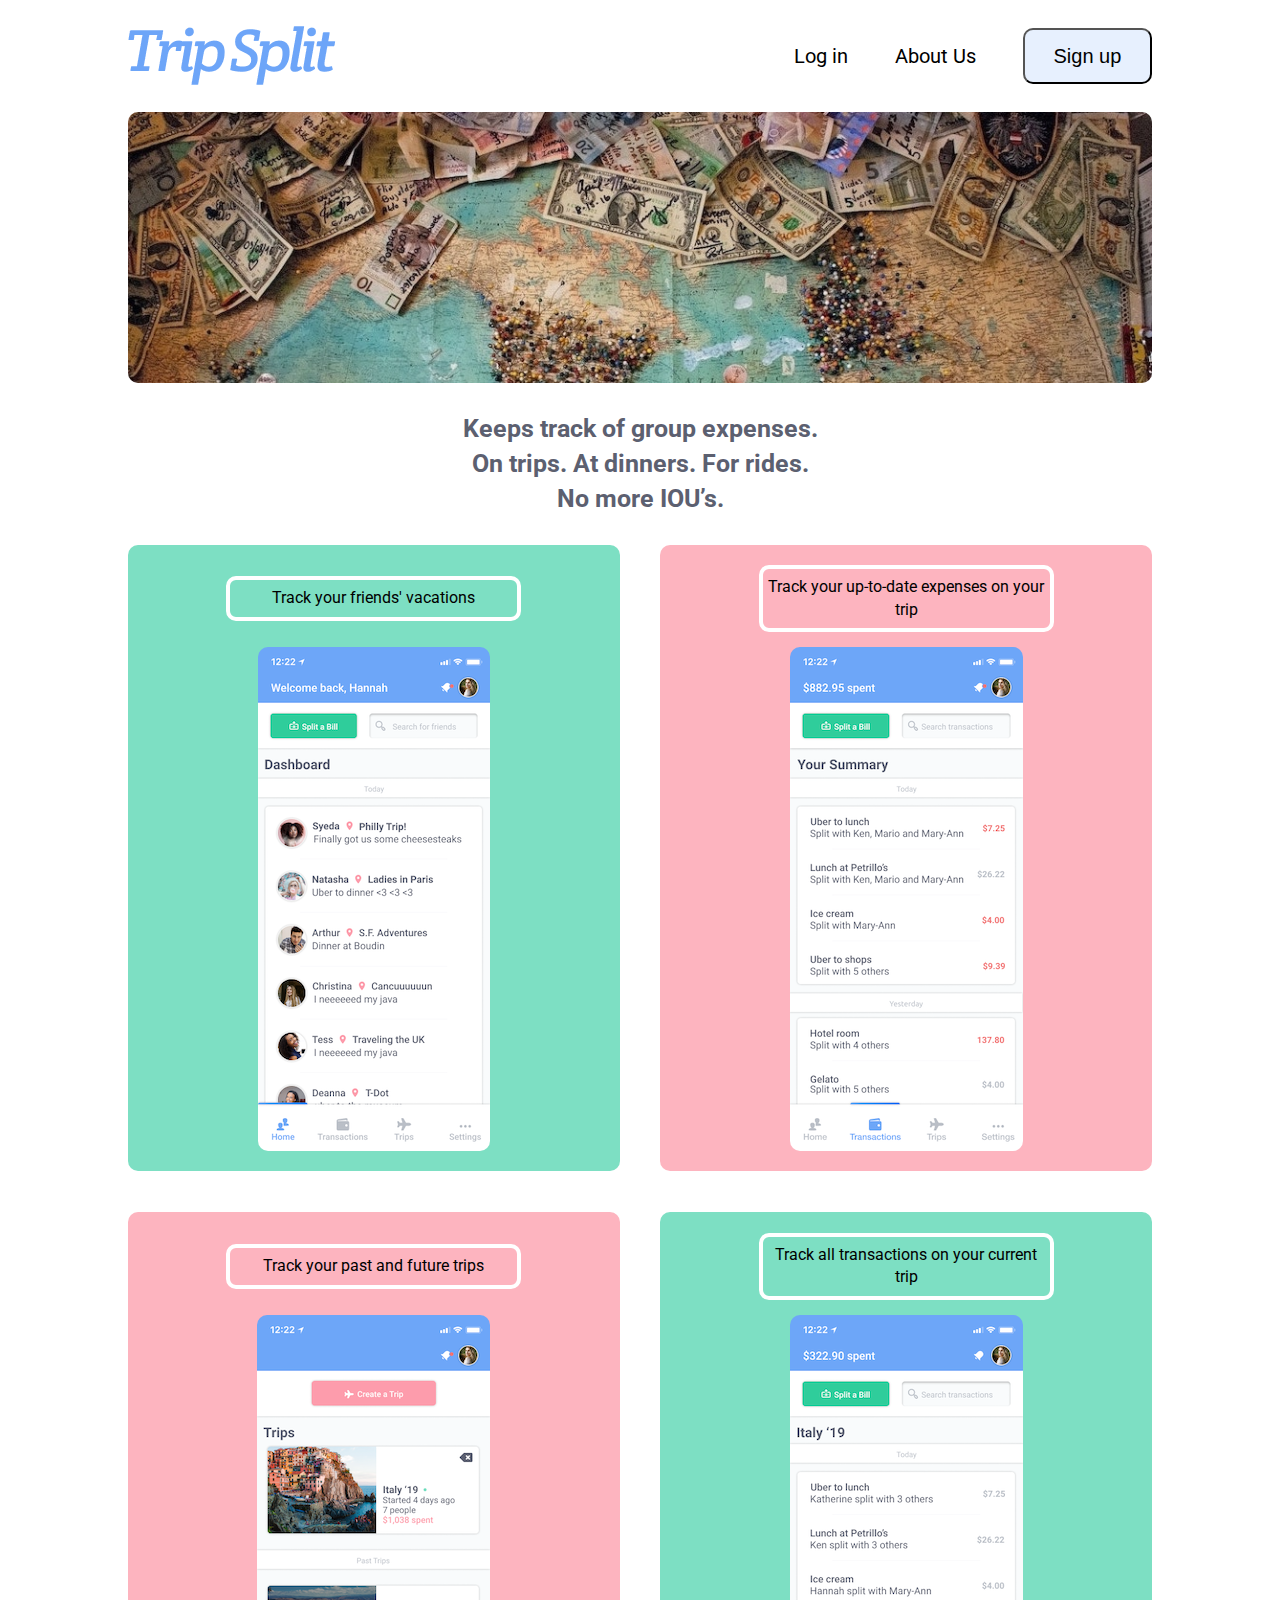
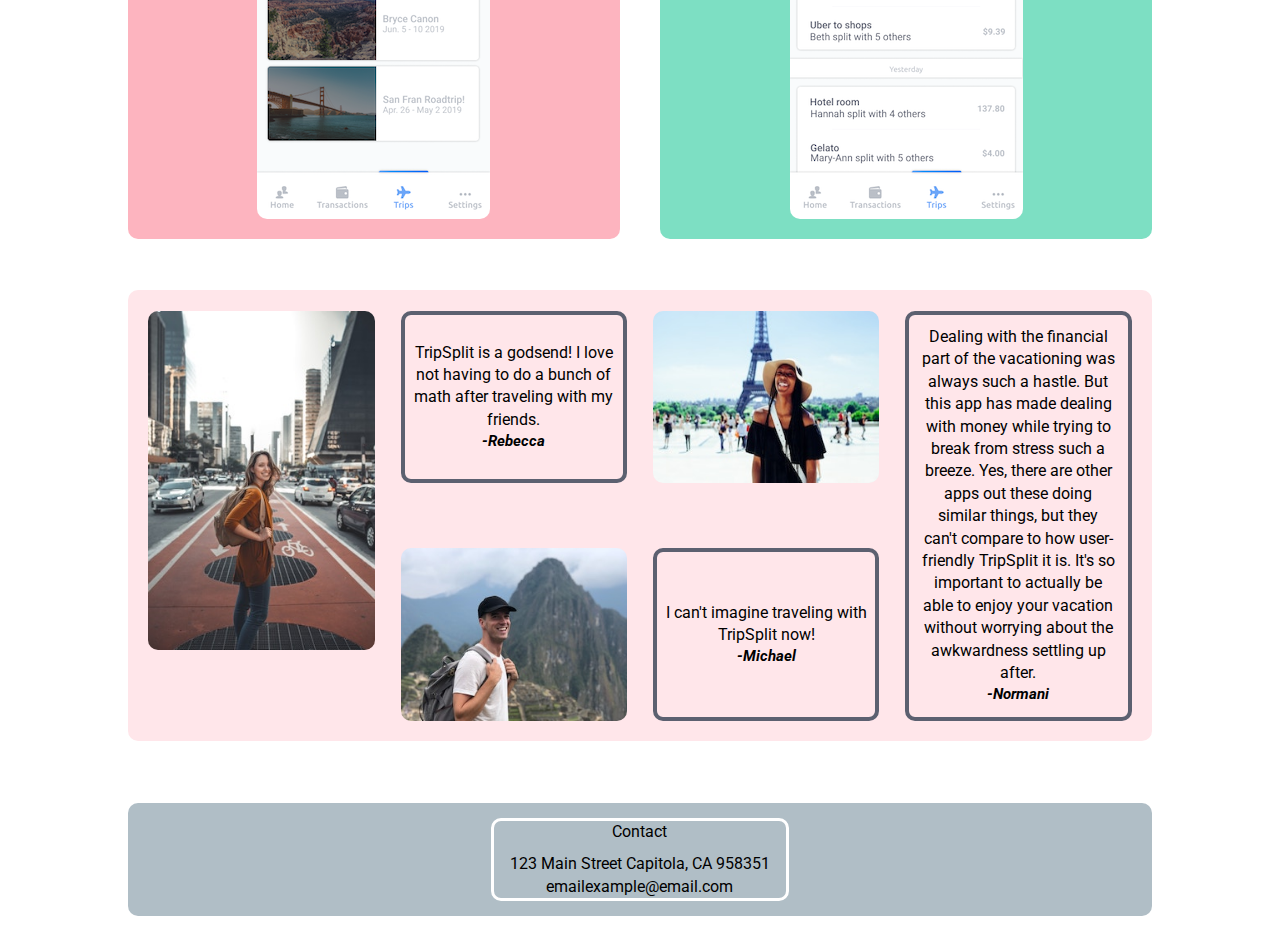
==== commit ca03c9d6: "working MVP for landing page with media queries" ====
--- a/index.html
+++ b/index.html
@@ -10,146 +10,143 @@
 </head>
 <body>
     <div class="container"> 
-    <header>
-        <nav>
-            <div class="logo">
-                <img src="img/Trip Split.png" alt="Trip Split logo">
+
+        <header>
+            <nav>
+                <div class="logo">
+                    <img src="img/Trip Split.png" alt="Trip Split logo">
+                </div>
+
+                <div class="links">
+                    <a href="#">Log in</a>
+                    
+                    <a href="#">About Us</a>
+
+                    <button>
+                        <a href="#">Sign up</a>
+                    </button>
+                </div>
+            </nav>
+        </header> 
+
+
+        <section class="hero">
+
+            <div class="heroImgs">
+                <img id="map" src="img/heroImg.jpg" alt="A map with money">
             </div>
 
-            <div class="links">
-                
-                <div class="logContainer">
-                    <a href="#">Log in</a>
+            <div class="heroText">
+                <p>
+                        Keeps track of group expenses. <br> On trips. At dinners. For rides. <br> No more IOU’s.
+                </p>
+            </div>
+
+        </section>
+
+        
+
+        <section class="mainPics">
+            <div class="topPics">
+                <div class="dashboard">
+                    <div class="text">
+                        <p>
+                            Track your friends' vacations
+                        </p>
+                    </div>
+
+                    <div class="imgContainer">
+                        <img src="img/dashboard.png" alt="Picture of dashboard screen">
+                    </div>
                 </div>
 
-                <button>
-                    <a href="#">Sign up</a>
-                </button>
-            </div>
-        </nav>
+                <div class="userSummary">
+                    <div class="text">
+                        <p>
+                            Track your up-to-date expenses on your trip
+                        </p>
+                    </div>
 
-    </header> 
-
-
-    <section class="hero">
-
-        <div class="heroImgs">
-            <img id="map" src="img/heroImg.jpg" alt="A map with money">
-        </div>
-
-        <div class="heroText">
-            <p>
-                    Keeps track of group expenses. <br> On trips. At dinners. For rides. <br> No more IOU’s.
-            </p>
-        </div>
-
-    </section>
-
-    
-
-    <section class="mainPics">
-        <div class="topPics">
-            <div class="dashboard">
-                <div class="text">
-                    <p>
-                        Track your friends' vacations
-                    </p>
-                </div>
-
-                <div class="imgContainer">
-                    <img src="img/dashboard.png" alt="Picture of dashboard screen">
+                    <div class="imgContainer">
+                        <img src="img/userSummary.png" alt="Picture of user summary screen">
+                    </div>
                 </div>
             </div>
 
-            <div class="userSummary">
-                <div class="text">
-                    <p>
-                        Track your up-to-date expenses on your trip
-                    </p>
+            <div class="bottomPics">
+                <div class="mainTrips">
+                    <div class="text">
+                        <p>
+                            Track your past and future trips
+                        </p>
+                    </div>
+
+                    <div class="imgContainer">
+                        <img src="img/mainTrips.png" alt="Picture of main trips screen">
+                    </div>
                 </div>
 
-                <div class="imgContainer">
-                    <img src="img/userSummary.png" alt="Picture of user summary screen">
+                <div class="tripSummary">
+                    <div class="text">
+                        <p>
+                            Track all transactions on your current trip
+                        </p>
+                    </div>
+
+                    <div class="imgContainer">
+                        <img src="img/tripSummary.png" alt="Picture of trip summary screen">
+                    </div>
+                </div>
+
+            </div>
+
+        </section>
+
+        <section class="testimonials">
+
+            <div class="firstCol">
+                <div class="testImg">
+                    <img src="img/person1.jpg" alt="Testimonal Pic 1">
                 </div>
             </div>
 
-        </div>
-
-        <div class="bottomPics">
-
-            <div class="mainTrips">
-                <div class="text">
-                    <p>
-                        Track your past and future trips
-                    </p>
+            <div class="secondCol">
+                <div class="speech-bubble">
+                    <p>TripSplit is a godsend! I love not having to do a bunch of math after traveling with my friends.</p>
+                    <p class="strong">-Rebecca</p>
                 </div>
 
-                <div class="imgContainer">
-                    <img src="img/mainTrips.png" alt="Picture of main trips screen">
+                <div class="testImg">
+                    <img src="img/person2.jpg" alt="Tesimonial Pic 2">
                 </div>
             </div>
 
-            <div class="tripSummary">
-                <div class="text">
-                    <p>
-                        Track all transactions on your current trip
-                    </p>
+            <div class="thirdCol">
+                <div class="speech-bubble">
+                    <p>I can't imagine traveling with TripSplit now!</p>
+                    <p class="strong">-Michael</p>
                 </div>
 
-                <div class="imgContainer">
-                    <img src="img/tripSummary.png" alt="Picture of trip summary screen">
+                <div class="testImg">
+                    <img src="img/person3.jpg" alt="Testimonial Pic 3">
                 </div>
             </div>
 
-        </div>
+            <div class="fourthCol">
+                <div class="speech-bubble">
+                    <p>Dealing with the financial part of the vacationing was always such a hastle. But this app has made dealing with money while trying to break from stress such a breeze. Yes, there are other apps out these doing similar things, but they can't compare to how user-friendly TripSplit it is. It's so important to actually be able to enjoy your vacation without worrying about the awkwardness settling up after.</p>
+                    <p class="strong">-Normani</p>
+                </div>
+            </div>
+        </section>
 
-    </section>
-
-    <section class="testimonials">
-
-        <div class="firstCol">
-            <div class="testImg">
-                <img src="img/person1.jpg" alt="Testimonal Pic 1">
+        <footer>
+            <div class="address">
+                <p>Contact</p><br>
+                <p>123 Main Street Capitola, CA 958351</p>
+                <p>emailexample@email.com</p>
             </div>
-        </div>
-
-        <div class="secondCol">
-            <div class="speech-bubble">
-                <p>TripSplit is a godsend! I love not having to do a bunch of math after traveling with my friends.</p>
-                <p class="strong">-Rebecca</p>
-            </div>
-
-            <div class="testImg">
-                <img src="img/person2.jpg" alt="Tesimonial Pic 2">
-            </div>
-        </div>
-
-        <div class="thirdCol">
-            <div class="speech-bubble">
-                <p>I can't imagine traveling with TripSplit now!</p>
-                <p class="strong">-Michael</p>
-            </div>
-
-            <div class="testImg">
-                <img src="img/person3.jpg" alt="Testimonial Pic 3">
-            </div>
-        </div>
-
-        <div class="fourthCol">
-            <div class="speech-bubble">
-                <p>Dealing with the financial part of the vacationing was always such a hastle. But this app has made dealing with money while trying to break from stress such a breeze. Yes, there are other apps out these doing similar things, but they can't compare to how user-friendly TripSplit it is. It's so important to actually be able to enjoy your vacation without worrying about the awkwardness settling up after.</p>
-                <p class="strong">-Normani</p>
-            </div>
-        </div>
-    </section>
-
-    <footer>
-        <div class="address">
-            <p>Contact</p>
-            <p>123 Main Street Capitola, CA 958351</p>
-            <p>emailexample@email.com</p>
-        </div>
-    </footer>
+        </footer>
     </div>
 </body>
 </html>--- a/css/index.css
+++ b/css/index.css
@@ -163,6 +163,16 @@
   width: 80%;
   margin: 0 auto;
 }
+.topPics {
+  display: flex;
+  flex-direction: column;
+  width: 100%;
+}
+@media (max-width: 500px) {
+  .container {
+    width: 90%;
+  }
+}
 nav {
   flex-direction: row;
   display: flex;
@@ -171,7 +181,7 @@
 }
 nav .links {
   align-items: center;
-  width: 20%;
+  width: 35%;
   display: flex;
   justify-content: space-between;
 }
@@ -184,12 +194,56 @@
   border-color: black;
   border-radius: 10px;
   padding: 4% 8%;
+  background: #E7F0FE;
+}
+nav .links button:hover {
+  background: #6DA4F8;
+}
+nav .links button a:hover {
+  color: white;
+}
+@media (max-width: 500px) {
+  nav {
+    flex-direction: column;
+    display: flex;
+    align-items: center;
+  }
+  nav .links {
+    display: flex;
+    flex-direction: column;
+    padding-top: 2%;
+    width: 100%;
+  }
+  nav .links a,
+  nav .links button {
+    margin: 1%;
+  }
+  nav .links button {
+    width: 40%;
+    padding: 1.5% 2%;
+  }
 }
 footer {
   margin: 3% 0;
   padding: 1.5%;
   background: #B0BEC6;
   border-radius: 10px;
+  display: flex;
+  justify-content: center;
+}
+footer .address {
+  border: 3px solid white;
+  width: 30%;
+  border-radius: 10px;
+  text-align: center;
+}
+@media (max-width: 500px) {
+  footer {
+    width: 100%;
+  }
+  footer .address {
+    width: 80%;
+  }
 }
 .hero {
   align-items: center;
@@ -217,8 +271,9 @@
 }
 .mainPics .topPics,
 .mainPics .bottomPics {
-  display: flex;
   justify-content: space-between;
+  display: flex;
+  flex-direction: row;
 }
 .mainPics .topPics .dashboard,
 .mainPics .bottomPics .dashboard,
@@ -270,6 +325,16 @@
   justify-content: center;
   padding-top: 3%;
 }
+.mainPics .topPics .dashboard .imgContainer img,
+.mainPics .bottomPics .dashboard .imgContainer img,
+.mainPics .topPics .userSummary .imgContainer img,
+.mainPics .bottomPics .userSummary .imgContainer img,
+.mainPics .topPics .mainTrips .imgContainer img,
+.mainPics .bottomPics .mainTrips .imgContainer img,
+.mainPics .topPics .tripSummary .imgContainer img,
+.mainPics .bottomPics .tripSummary .imgContainer img {
+  border-radius: 10px;
+}
 .mainPics .topPics .dashboard,
 .mainPics .bottomPics .dashboard,
 .mainPics .topPics .tripSummary,
@@ -283,7 +348,7 @@
   background: #FDB4BF;
 }
 .testimonials {
-  margin-top: 6%;
+  margin-top: 5%;
   margin-bottom: 3%;
   display: flex;
   justify-content: space-between;
@@ -343,3 +408,47 @@
 .testimonials .fourthCol .speech-bubble {
   padding: 5%;
 }
+@media (max-width: 500px) {
+  .mainPics {
+    display: flex;
+    flex-direction: column;
+    align-content: center;
+  }
+  .mainPics .topPics,
+  .mainPics .bottomPics {
+    width: 100%;
+  }
+  .mainPics .topPics img,
+  .mainPics .bottomPics img {
+    display: none;
+  }
+}
+@media (max-width: 500px) {
+  .testimonials {
+    display: flex;
+    flex-direction: column;
+  }
+  .testimonials .firstCol,
+  .testimonials .secondCol,
+  .testimonials .thirdCol,
+  .testimonials .fourthCol {
+    width: 100%;
+  }
+  .testimonials .firstCol img,
+  .testimonials .secondCol img,
+  .testimonials .thirdCol img,
+  .testimonials .fourthCol img {
+    width: 100%;
+    margin: 5% 0;
+  }
+  .testimonials .firstCol .speech-bubble,
+  .testimonials .secondCol .speech-bubble,
+  .testimonials .thirdCol .speech-bubble,
+  .testimonials .fourthCol .speech-bubble {
+    padding: 5% 0;
+  }
+  .testimonials .thirdCol {
+    display: flex;
+    flex-direction: column;
+  }
+}
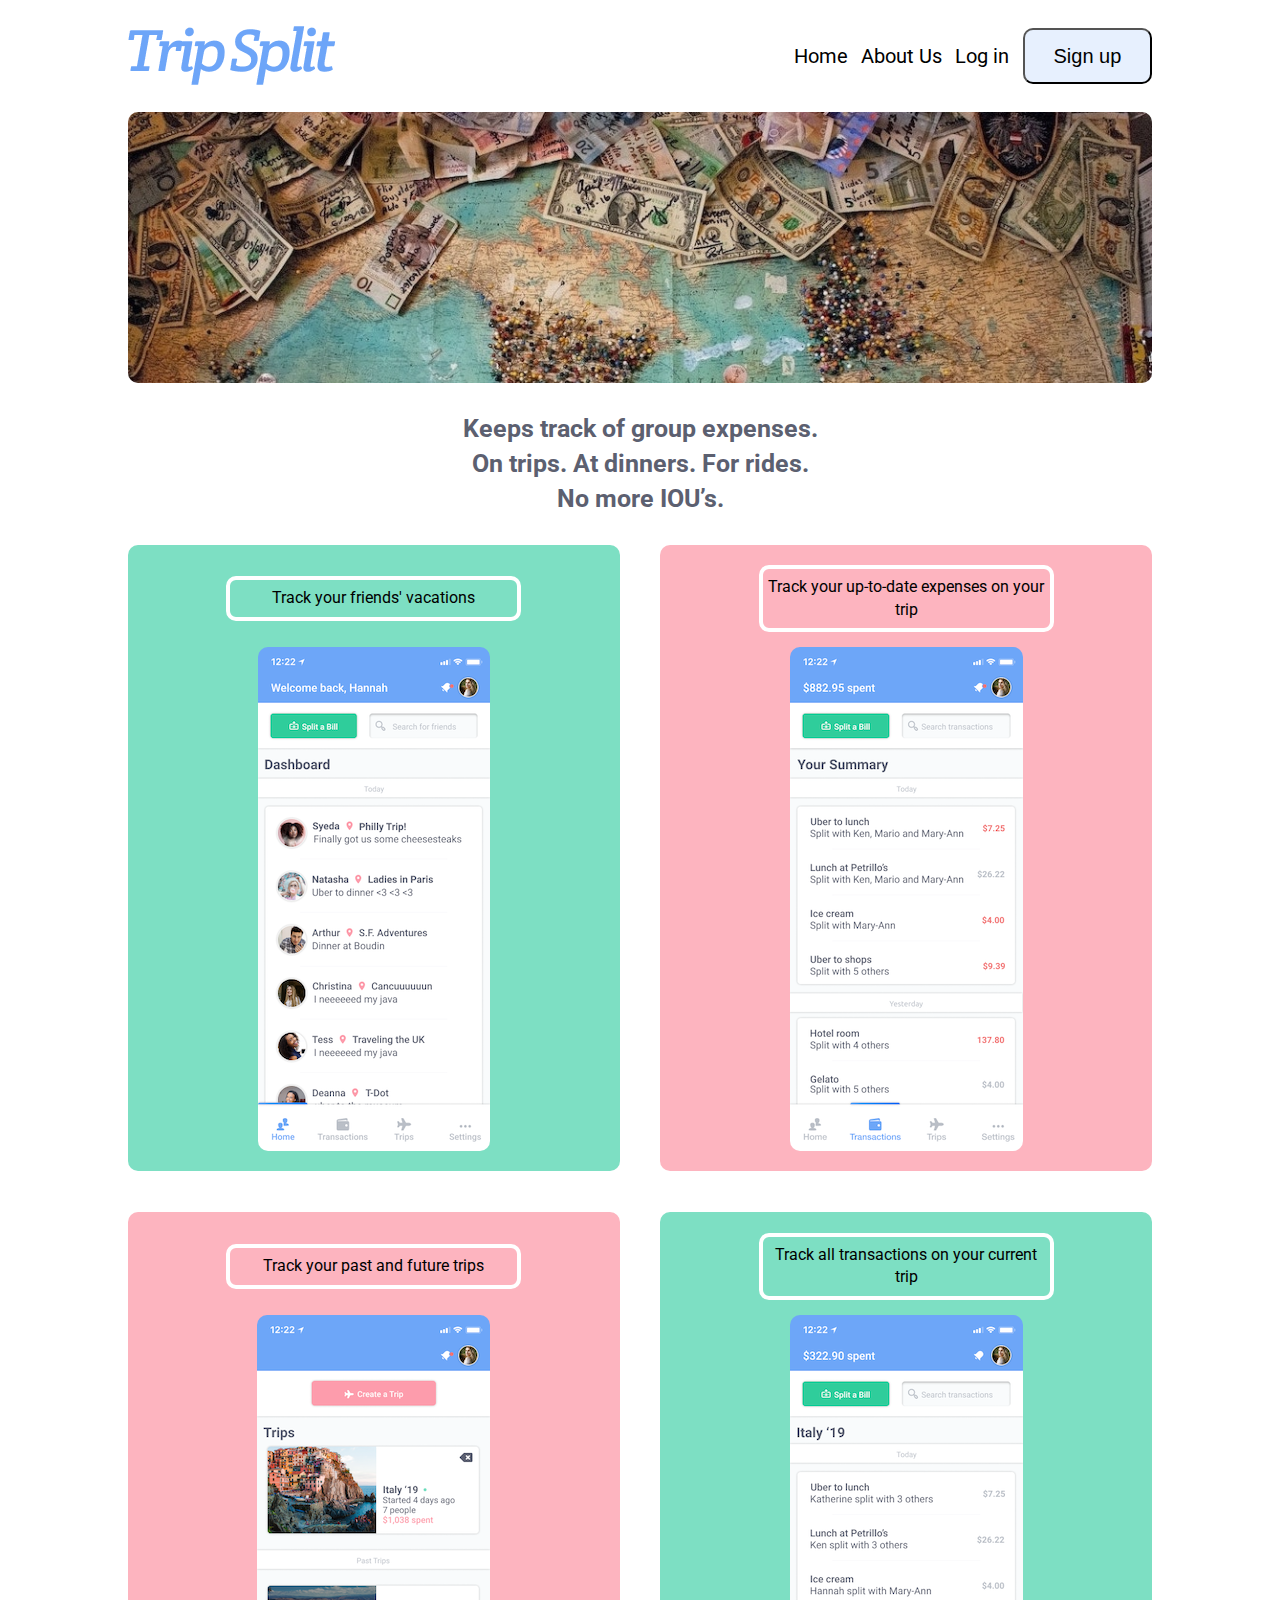
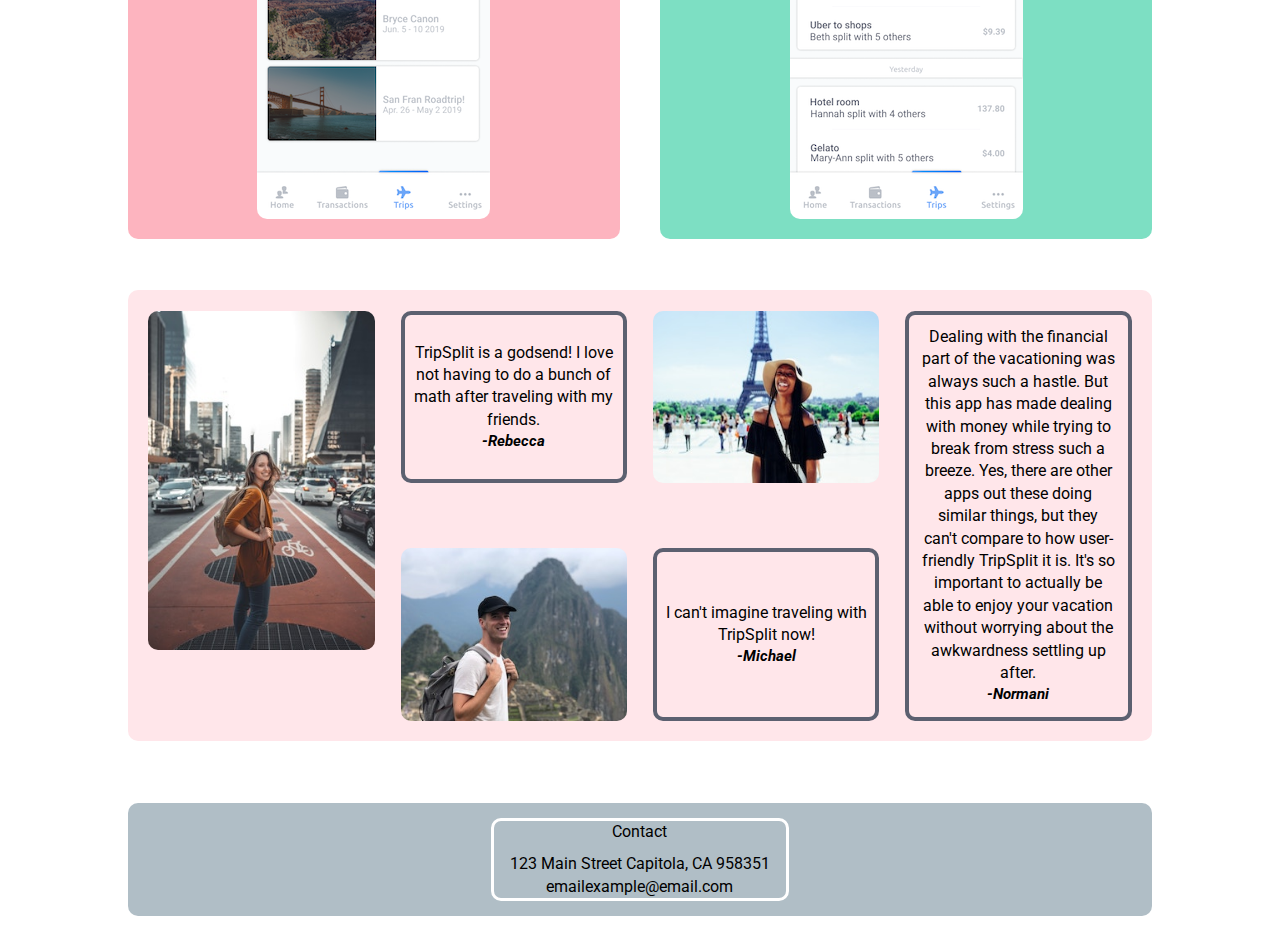
==== commit 4d117fda: "made the table for the about page" ====
--- a/index.html
+++ b/index.html
@@ -18,9 +18,9 @@
                 </div>
 
                 <div class="links">
+                    <a href="index.html">Home</a>
+                    <a href="about.html">About Us</a>
                     <a href="#">Log in</a>
-                    
-                    <a href="#">About Us</a>
 
                     <button>
                         <a href="#">Sign up</a>
--- a/css/index.css
+++ b/css/index.css
@@ -452,3 +452,12 @@
     flex-direction: column;
   }
 }
+.card-img-top {
+  width: 100%;
+  height: 30vw;
+  object-fit: cover;
+}
+.cardContainer {
+  background: black;
+  padding: 3%;
+}
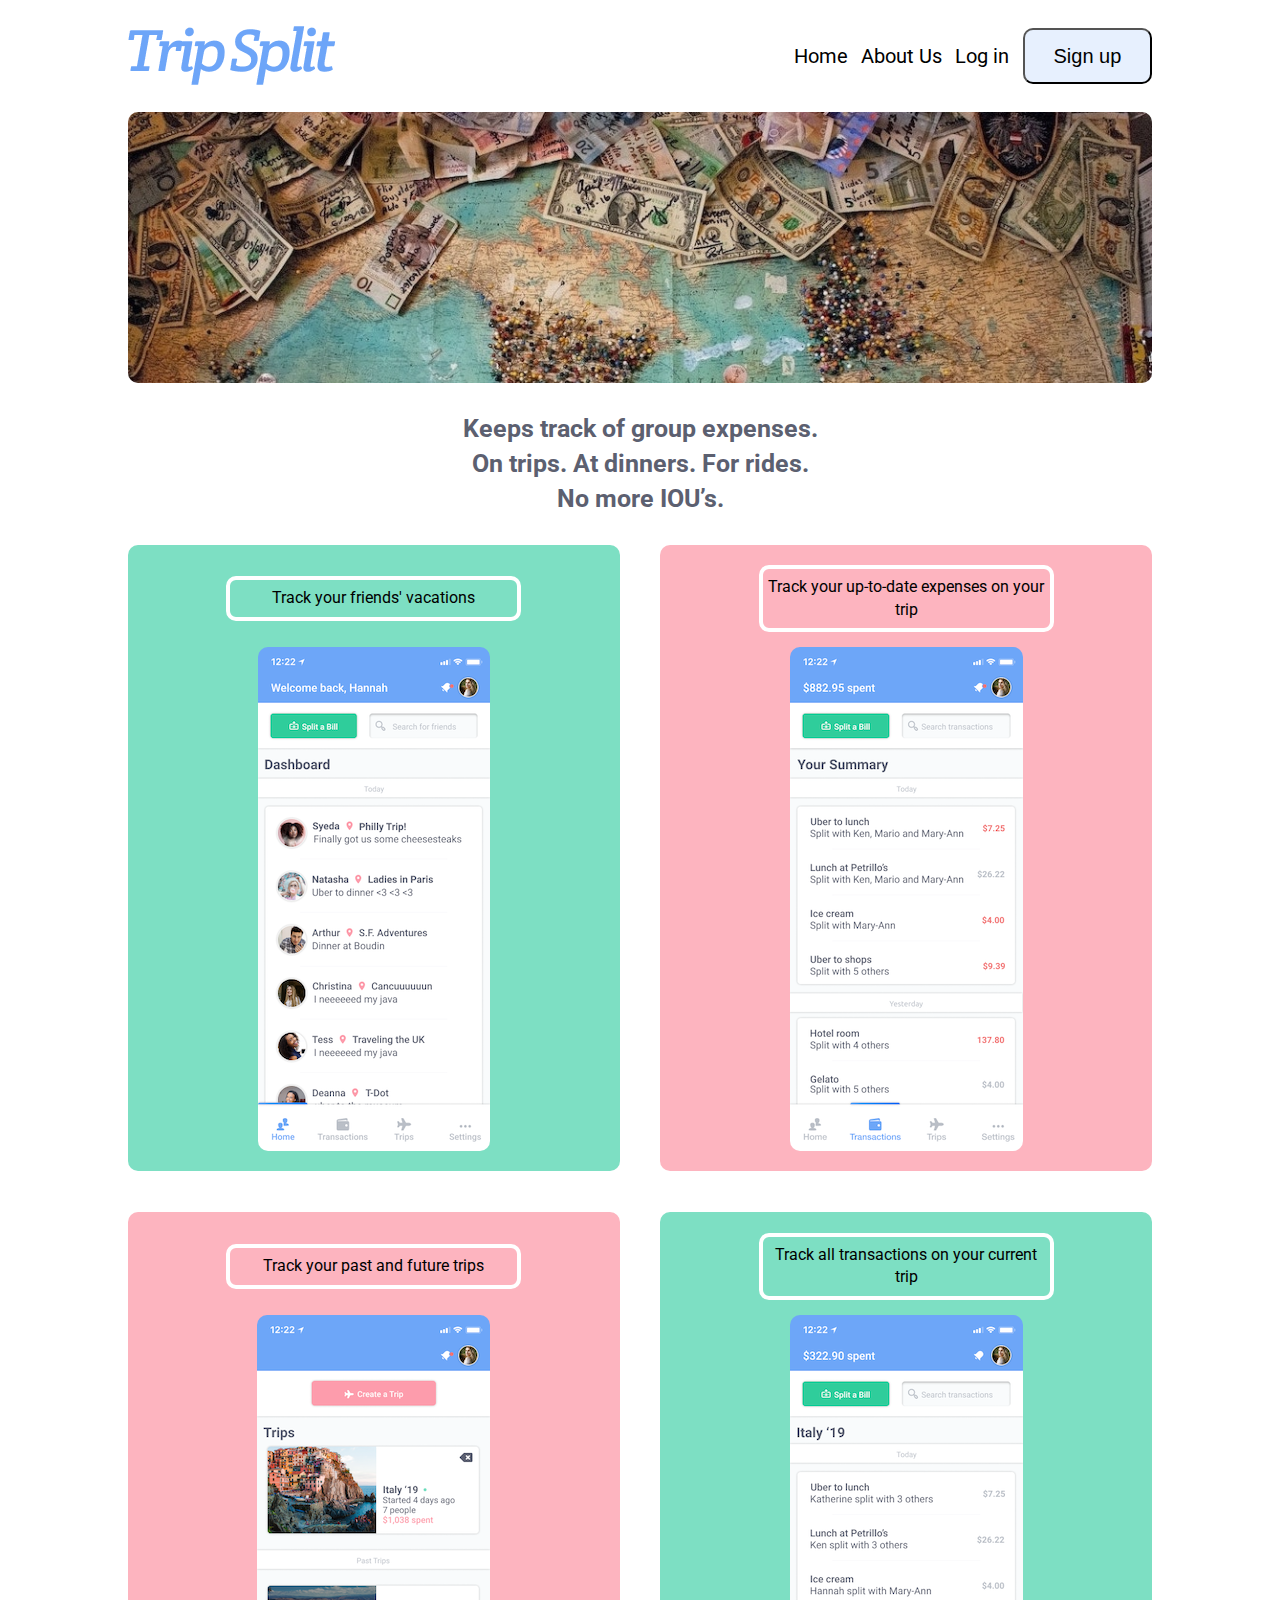
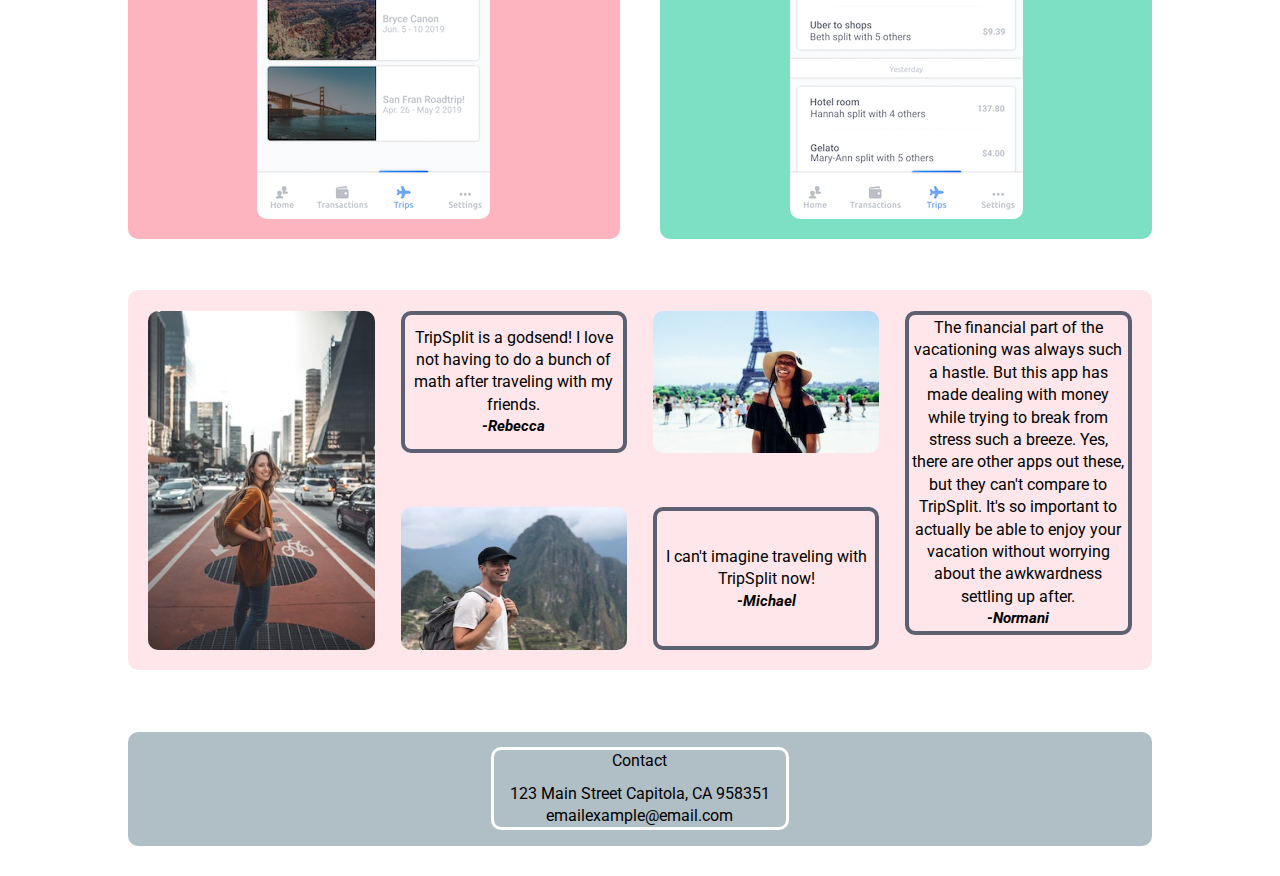
==== commit 4f6b4f53: "finsihed though I'm not fully satisfied with the images sizing on the landing page's mobile view" ====
--- a/index.html
+++ b/index.html
@@ -134,7 +134,7 @@
 
             <div class="fourthCol">
                 <div class="speech-bubble">
-                    <p>Dealing with the financial part of the vacationing was always such a hastle. But this app has made dealing with money while trying to break from stress such a breeze. Yes, there are other apps out these doing similar things, but they can't compare to how user-friendly TripSplit it is. It's so important to actually be able to enjoy your vacation without worrying about the awkwardness settling up after.</p>
+                    <p>The financial part of the vacationing was always such a hastle. But this app has made dealing with money while trying to break from stress such a breeze. Yes, there are other apps out these, but they can't compare to TripSplit. It's so important to actually be able to enjoy your vacation without worrying about the awkwardness settling up after.</p>
                     <p class="strong">-Normani</p>
                 </div>
             </div>
--- a/css/index.css
+++ b/css/index.css
@@ -356,27 +356,6 @@
   padding: 2%;
   border-radius: 10px;
 }
-.testimonials .speech-bubble {
-  border: 4px solid #5C6070;
-  border-radius: 10px;
-}
-.testimonials .speech-bubble P {
-  text-align: center;
-  font-size: 1.6rem;
-}
-.testimonials .speech-bubble .strong {
-  font-weight: 700;
-  font-size: 1.5rem;
-  font-style: italic;
-}
-.testimonials .testImg {
-  display: flex;
-  justify-content: center;
-}
-.testimonials .testImg img {
-  width: 100%;
-  border-radius: 10px;
-}
 .testimonials .firstCol,
 .testimonials .secondCol,
 .testimonials .thirdCol,
@@ -385,8 +364,50 @@
   display: flex;
   flex-direction: column;
 }
+.testimonials .firstCol .speech-bubble,
+.testimonials .secondCol .speech-bubble,
+.testimonials .thirdCol .speech-bubble,
+.testimonials .fourthCol .speech-bubble {
+  justify-content: center;
+  display: flex;
+  flex-direction: column;
+  text-align: center;
+  padding: 1%;
+  border: 4px solid #5C6070;
+  border-radius: 10px;
+}
+.testimonials .firstCol .speech-bubble P,
+.testimonials .secondCol .speech-bubble P,
+.testimonials .thirdCol .speech-bubble P,
+.testimonials .fourthCol .speech-bubble P {
+  text-align: center;
+  font-size: 1.6rem;
+}
+.testimonials .firstCol .speech-bubble .strong,
+.testimonials .secondCol .speech-bubble .strong,
+.testimonials .thirdCol .speech-bubble .strong,
+.testimonials .fourthCol .speech-bubble .strong {
+  font-weight: 700;
+  font-size: 1.5rem;
+  font-style: italic;
+}
+.testimonials .firstCol .testImg,
+.testimonials .secondCol .testImg,
+.testimonials .thirdCol .testImg,
+.testimonials .fourthCol .testImg {
+  display: flex;
+  justify-content: center;
+}
+.testimonials .firstCol .testImg img,
+.testimonials .secondCol .testImg img,
+.testimonials .thirdCol .testImg img,
+.testimonials .fourthCol .testImg img {
+  width: 100%;
+  border-radius: 10px;
+}
 .testimonials .secondCol,
 .testimonials .thirdCol {
+  display: flex;
   justify-content: space-between;
 }
 .testimonials .secondCol .speech-bubble,
@@ -395,18 +416,9 @@
 .testimonials .thirdCol .testImg {
   height: 42%;
 }
-.testimonials .secondCol .speech-bubble,
-.testimonials .thirdCol .speech-bubble {
-  justify-content: center;
-  display: flex;
-  flex-direction: column;
-}
 .testimonials .thirdCol {
   display: flex;
   flex-direction: column-reverse;
-}
-.testimonials .fourthCol .speech-bubble {
-  padding: 5%;
 }
 @media (max-width: 500px) {
   .mainPics {
@@ -438,26 +450,40 @@
   .testimonials .secondCol img,
   .testimonials .thirdCol img,
   .testimonials .fourthCol img {
-    width: 100%;
     margin: 5% 0;
   }
   .testimonials .firstCol .speech-bubble,
   .testimonials .secondCol .speech-bubble,
   .testimonials .thirdCol .speech-bubble,
   .testimonials .fourthCol .speech-bubble {
-    padding: 5% 0;
+    padding: 5% 1%;
   }
   .testimonials .thirdCol {
     display: flex;
     flex-direction: column;
   }
 }
-.card-img-top {
-  width: 100%;
-  height: 30vw;
-  object-fit: cover;
-}
 .cardContainer {
-  background: black;
+  background: #E7F0FE;
   padding: 3%;
-}
+  border-radius: 10px;
+}
+.cardContainer .card {
+  border-radius: 10px;
+}
+.cardContainer .card .card-img-top {
+  width: 100%;
+  border-radius: 10px;
+  object-fit: scale-down;
+}
+.cardContainer .card .card-body {
+  width: 100%;
+  display: flex;
+  flex-direction: column;
+  align-items: center;
+}
+.cardContainer .card .card-body .socialLinks {
+  width: 100%;
+  display: flex;
+  justify-content: space-around;
+}
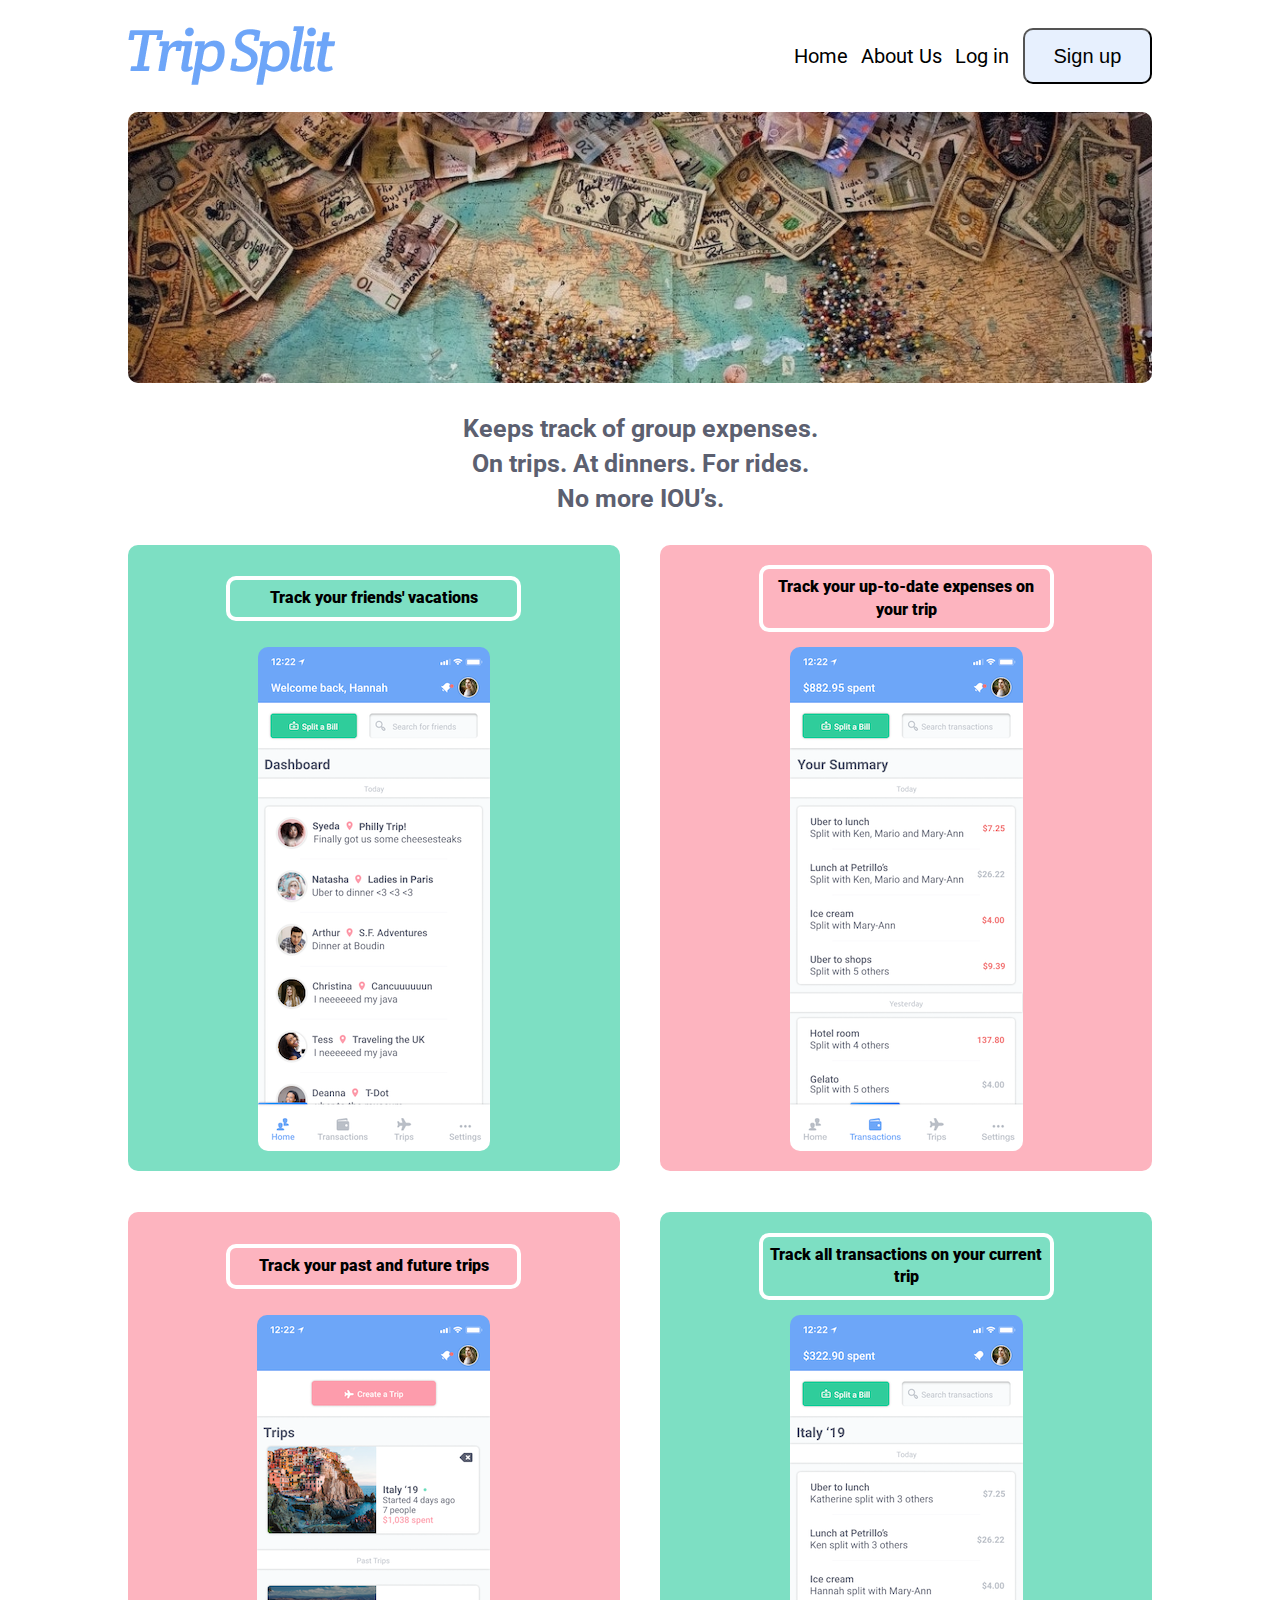
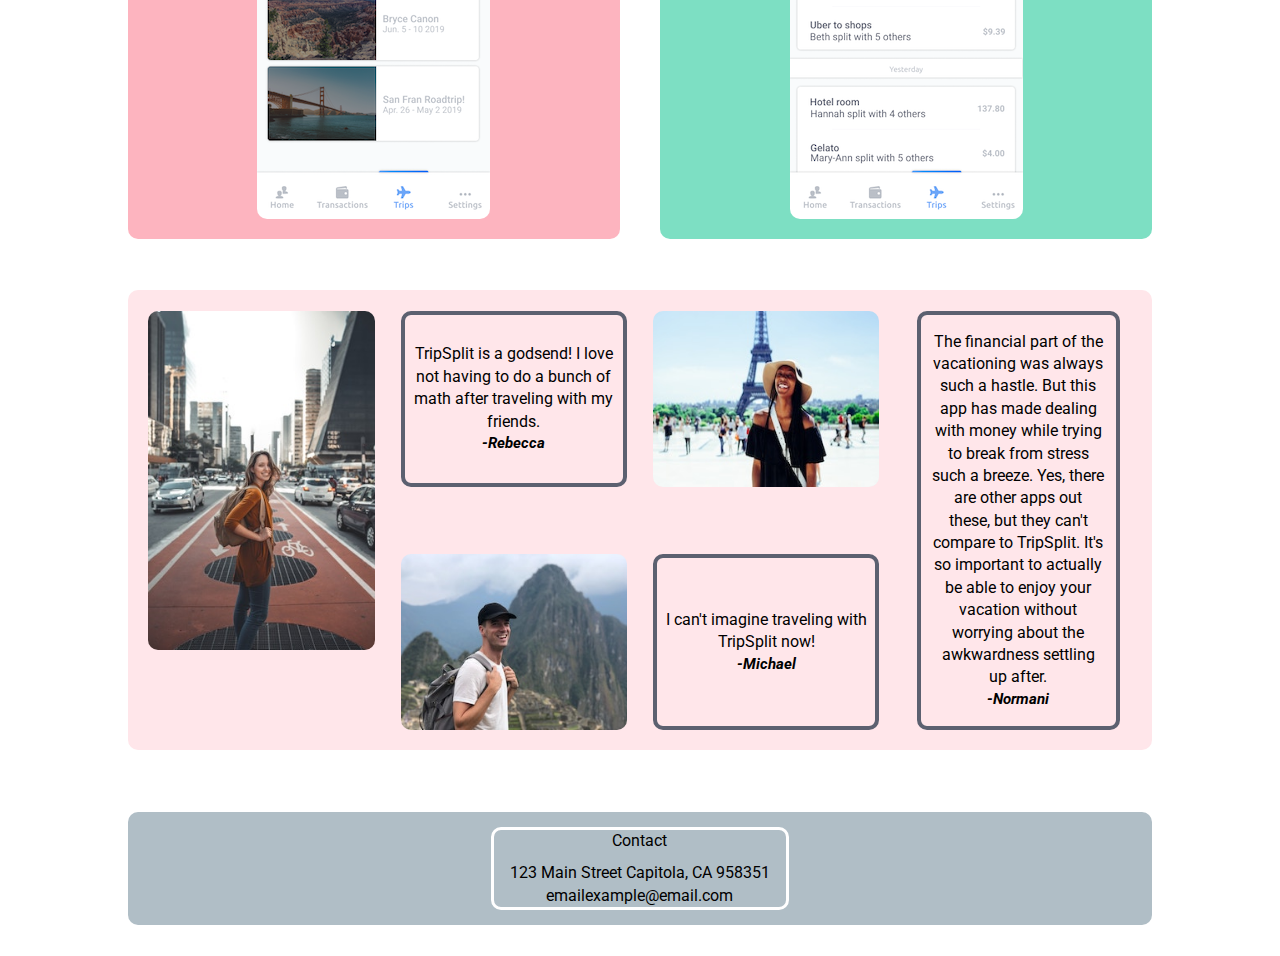
==== commit 58ff3830: "added links to login and register" ====
--- a/index.html
+++ b/index.html
@@ -20,10 +20,10 @@
                 <div class="links">
                     <a href="index.html">Home</a>
                     <a href="about.html">About Us</a>
-                    <a href="#">Log in</a>
+                    <a href="https://tripsplit.now.sh/login">Log in</a>
 
                     <button>
-                        <a href="#">Sign up</a>
+                        <a href="https://tripsplit.now.sh/register">Sign up</a>
                     </button>
                 </div>
             </nav>
--- a/css/index.css
+++ b/css/index.css
@@ -312,6 +312,7 @@
 .mainPics .bottomPics .tripSummary .text p {
   text-align: center;
   padding: 2.5% 0;
+  font-weight: 900;
 }
 .mainPics .topPics .dashboard .imgContainer,
 .mainPics .bottomPics .dashboard .imgContainer,
@@ -420,6 +421,15 @@
   display: flex;
   flex-direction: column-reverse;
 }
+.testimonials .fourthCol {
+  display: flex;
+  justify-content: center;
+  align-items: center;
+}
+.testimonials .fourthCol .speech-bubble {
+  width: 90%;
+  padding: 7% 5%;
+}
 @media (max-width: 500px) {
   .mainPics {
     display: flex;
